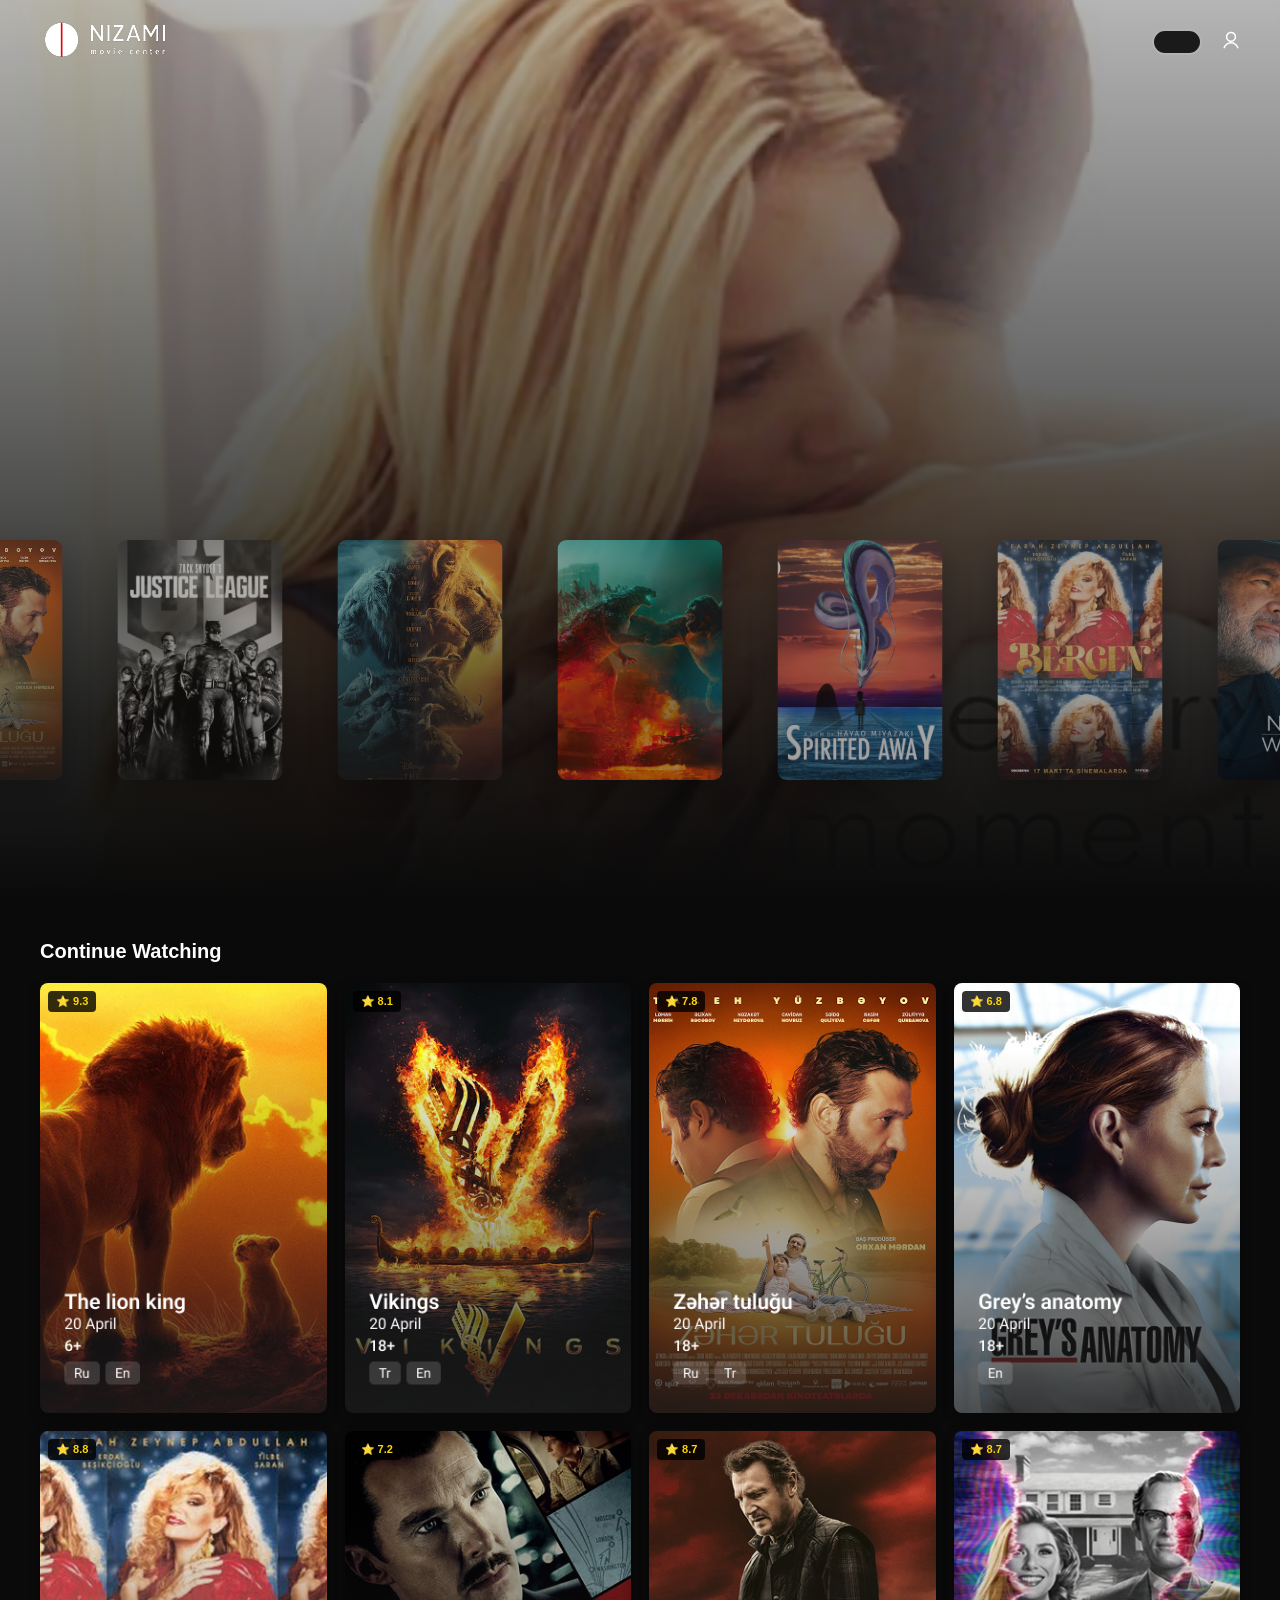
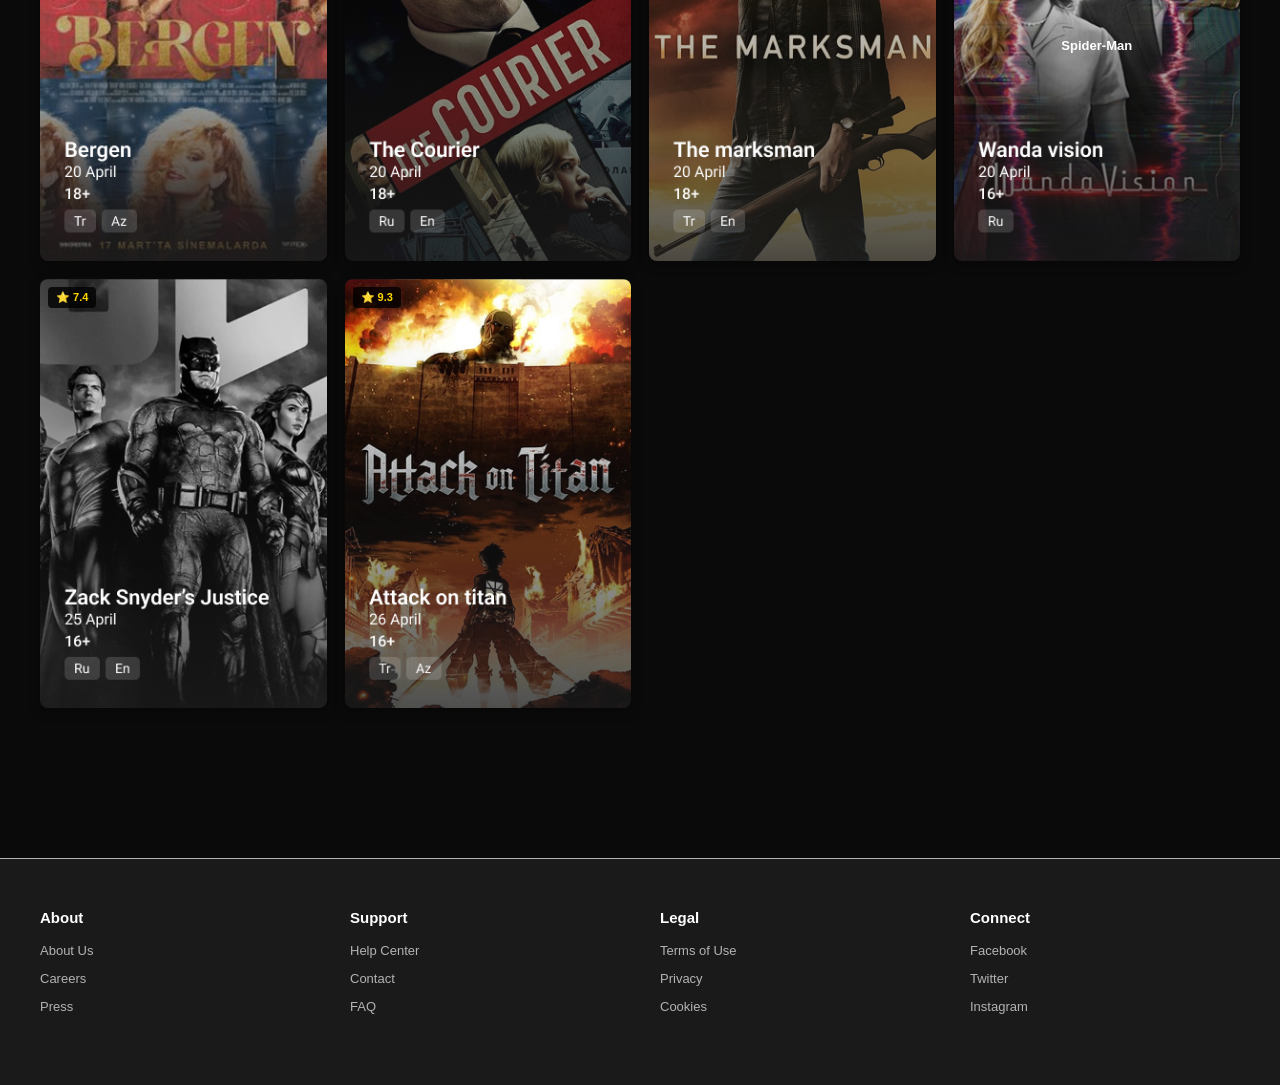
==== cinema-project/movie.html @ ffc63c2e "movie page" ====
<!DOCTYPE html>
<html lang="en">

<head>
    <meta charset="UTF-8">
    <meta name="viewport" content="width=device-width, initial-scale=1.0">
    <title>Document</title>
    <link rel="stylesheet" href="../css/style.css">
</head>

<body data-theme="dark">
    <div class="background-overlay" id="backgroundOverlay"></div>

    <section class="hero-section">
        <nav class="navbar">
            <div class="logo"><img src="../img/1.png" alt=""></div>
            <div class="nav-right">
                <div class="theme-toggle" id="themeToggle"><img src="img/ag hisse.png" alt=""></div>
             <div class="profile-icon"><img src="../img/Account.png" alt=""></div>
            </div>
            
        </nav>
       
    </section>

    <section class="slider-section">
        <div class="slider-container">
            <div class="slider-wrapper">
                <div class="slider-track" id="sliderTrack"></div>
            </div>
        </div>
    </section>

    <div class="content-section">
        <h2 class="section-title">Continue Watching</h2>
        <div class="movies-grid" id="continueGrid"></div>

       
    </div>

    <footer>
        <div class="footer-content">
           
            <div class="footer-section">
                <h3>About</h3>
                <ul>
                    <li><a href="#">About Us</a></li>
                    <li><a href="#">Careers</a></li>
                    <li><a href="#">Press</a></li>
                </ul>
            </div>
            <div class="footer-section">
                <h3>Support</h3>
                <ul>
                    <li><a href="#">Help Center</a></li>
                    <li><a href="#">Contact</a></li>
                    <li><a href="#">FAQ</a></li>
                </ul>
            </div>
            <div class="footer-section">
                <h3>Legal</h3>
                <ul>
                    <li><a href="#">Terms of Use</a></li>
                    <li><a href="#">Privacy</a></li>
                    <li><a href="#">Cookies</a></li>
                </ul>
            </div>
            <div class="footer-section">
                <h3>Connect</h3>
                <ul>
                    <li><a href="#">Facebook</a></li>
                    <li><a href="#">Twitter</a></li>
                    <li><a href="#">Instagram</a></li>
                </ul>
            </div>
        </div>
    </footer>
    <script src="../js/movie.js"></script>
</body>

</html>
---- css/style.css ----
* {
    margin: 0;
    padding: 0;
    box-sizing: border-box;
}

:root {
    --bg-primary: #0a0a0a;
    --bg-secondary: #1a1a1a;
    --text-primary: #ffffff;
    --text-secondary: #b3b3b3;
    --accent: #e50914;
    --card-bg: rgba(20, 20, 20, 0.9);
}

[data-theme="light"] {
    --bg-primary: #f8f8f8;
    --bg-secondary: #ffffff;
    --text-primary: #000000;
    --text-secondary: #666666;
    --accent: #e50914;
    --card-bg: rgba(255, 255, 255, 0.95);
}

body {
    font-family: -apple-system, BlinkMacSystemFont, 'Segoe UI', Arial, sans-serif;
    background-color: var(--bg-primary);
    color: var(--text-primary);
    overflow-x: hidden;
    transition: background-color 0.3s ease;
}

.slide-image {
    width: 100%;
    height: 100%;
    object-fit: cover;
    display: block;
}

.background-overlay {
    position: absolute;
    top: 0;
    left: 0;
    width: 100%;
    height: 100%;
    z-index: 0;
    transition: background-image 0.8s ease;
    background-size: cover;
    background-position: center;
    pointer-events: none;
}

.background-overlay::before {
    content: '';
    position: absolute;
    top: 0;
    left: 0;
    width: 100%;
    height: 100%;
    background: linear-gradient(to bottom, 
        rgba(10, 10, 10, 0.3) 0%,
        rgba(10, 10, 10, 0.6) 40%,
        rgba(10, 10, 10, 0.9) 80%,
        var(--bg-primary) 100%);
    z-index: 1;
}

[data-theme="light"] .background-overlay::before {
    background: linear-gradient(to bottom, 
        rgba(248, 248, 248, 0.3) 0%,
        rgba(248, 248, 248, 0.6) 40%,
        rgba(248, 248, 248, 0.9) 80%,
        var(--bg-primary) 100%);
}

.hero-section {
    position: relative;
    z-index: 1;
    height: 380px;
    display: flex;
    flex-direction: column;
    justify-content: flex-end;
    padding: 0 40px 30px;
}

.navbar {
    position: absolute;
    top: 0;
    left: 0;
    right: 0;
    padding: 20px 40px;
    display: flex;
    justify-content: space-between;
    align-items: center;
    z-index: 10;
}

.logo {
    font-size: 26px;
    font-weight: 800;
    color: var(--text-primary);
    letter-spacing: -0.5px;
}

.nav-right {
    display: flex;
    gap: 20px;
    align-items: center;
}

.theme-toggle {
    width: 50px;
    height: 26px;
    background: var(--bg-secondary);
    border-radius: 20px;
    cursor: pointer;
    position: relative;
    transition: all 0.3s;
    border: 2px solid var(--text-secondary);
}

.theme-toggle::before {
    content: '';
    position: absolute;
    left: 3px;
    top: 50%;
    transform: translateY(-50%);
    font-size: 14px;
    transition: all 0.3s;
}

[data-theme="light"] .theme-toggle::before {
    content: '';
    left: calc(100% - 23px);
}

.slider-section {
    position: relative;
    z-index: 1;
    padding: 60px 0;
    overflow: visible;
    margin-top: -200px;
}

.slider-container {
    position: relative;
    height: 600px;
    display: flex;
    align-items: center;
    justify-content: center;
}

.slider-wrapper {
    position: relative;
    width: 100%;
    display: flex;
    align-items: center;
    justify-content: center;
    perspective: 1000px;
    top: 20%;;
}

.slider-track {
    display: flex;
    align-items: center;
    justify-content: center;
    
    transition: transform 0.6s cubic-bezier(0.4, 0, 0.2, 1);
}

.movie-slide {
    min-width: 220px;
    height: 320px;
    border-radius: 12px;
    position: relative;
    cursor: pointer;
    transition: all 0.6s cubic-bezier(0.4, 0, 0.2, 1);
    overflow: hidden;
    box-shadow: 0 15px 40px rgba(0,0,0,0.4);
}

.movie-slide.dimmed {
    transform: scale(0.75);
    opacity: 0.6;
    
}

.movie-slide.active {
    transform: scale(1.2);
    opacity: 1;
    filter: blur(0) grayscale(0);
    z-index: 10;
    box-shadow: 0 25px 60px rgba(0,0,0,0.6);
}

.movie-poster {
    width: 100%;
    height: 100%;
    display: flex;
    align-items: center;
    justify-content: center;
    font-size: 20px;
    font-weight: 700;
    padding: 30px;
    text-align: center;
    position: relative;
}

.movie-poster-img {
    width: 100%;
    height: 100%;
    object-fit: cover;
}

.movie-overlay {
    position: absolute;
    bottom: 0;
    left: 0;
    right: 0;
    padding: 25px;
    background: linear-gradient(to top, rgba(0,0,0,0.98) 0%, rgba(0,0,0,0.8) 60%, transparent 100%);
    transform: translateY(100%);
    transition: transform 0.6s cubic-bezier(0.4, 0, 0.2, 1);
    opacity: 0;
}

.movie-slide.active .movie-overlay {
    transform: translateY(0);
    opacity: 1;
}

.movie-title {
    font-size: 22px;
    font-weight: 700;
    margin-bottom: 10px;
    color: #fff;
}

.movie-info {
    display: flex;
    gap: 12px;
    font-size: 13px;
    color: #ccc;
    margin-bottom: 15px;
    align-items: center;
}

.movie-rating {
    display: flex;
    align-items: center;
    gap: 4px;
    color: #ffd700;
}

.book-btn {
    padding: 12px 30px;
    background: var(--accent);
    color: #fff;
    border: none;
    border-radius: 6px;
    font-size: 15px;
    font-weight: 700;
    cursor: pointer;
    transition: all 0.3s;
    text-transform: uppercase;
    letter-spacing: 0.5px;
    width: 100%;
}

.book-btn:hover {
    background: #ff0a16;
    transform: translateY(-2px);
    box-shadow: 0 6px 20px rgba(229, 9, 20, 0.5);
}

.slider-nav {
    position: absolute;
    top: 50%;
    transform: translateY(-50%);
    width: 50px;
    height: 50px;
    border-radius: 50%;
    background: var(--card-bg);
    border: 2px solid var(--text-secondary);
    color: var(--text-primary);
    font-size: 22px;
    cursor: pointer;
    z-index: 20;
    transition: all 0.3s;
    display: flex;
    align-items: center;
    justify-content: center;
    backdrop-filter: blur(10px);
}

.slider-nav:hover {
    background: var(--accent);
    border-color: var(--accent);
    transform: translateY(-50%) scale(1.1);
}

.content-section {
    position: relative;
    z-index: 1;
    padding: 40px;
    background-color: var(--bg-primary);
}

.section-title {
    font-size: 20px;
    font-weight: 600;
    margin-bottom: 20px;
    color: var(--text-primary);
}

.movies-grid {
    display: grid;
    grid-template-columns: repeat(4, 1fr);
    gap: 18px;
    margin-bottom: 50px;
}

.movie-card {
    cursor: pointer;
    transition: transform 0.3s;
    border-radius: 8px;
    overflow: hidden;
    box-shadow: 0 4px 12px rgba(0,0,0,0.3);
}

.movie-card:hover {
    transform: scale(1.05);
}

.movie-card-poster {
    width: 100%;
    aspect-ratio: 2/3;
    display: flex;
    align-items: center;
    justify-content: center;
    font-size: 13px;
    font-weight: 700;
    padding: 20px;
    text-align: center;
    position: relative;
    background-size: cover;
    background-position: center;
}

.card-rating {
    position: absolute;
    top: 8px;
    left: 8px;
    background: rgba(0,0,0,0.8);
    padding: 4px 8px;
    border-radius: 4px;
    font-size: 11px;
    display: flex;
    align-items: center;
    gap: 3px;
    color: #ffd700;
}

footer {
    position: relative;
    z-index: 1;
    background-color: var(--bg-secondary);
    padding: 50px 40px 30px;
    margin-top: 60px;
    border-top: 1px solid var(--text-secondary);
}

.footer-content {
    display: grid;
    grid-template-columns: repeat(4, 1fr);
    gap: 40px;
    max-width: 1400px;
    margin-bottom: 30px;
}

.footer-section h3 {
    margin-bottom: 15px;
    font-size: 15px;
    font-weight: 600;
}

.footer-section ul {
    list-style: none;
}

.footer-section ul li {
    margin-bottom: 10px;
}

.footer-section a {
    color: var(--text-secondary);
    text-decoration: none;
    font-size: 13px;
    transition: color 0.2s;
}

.footer-section a:hover {
    color: var(--text-primary);
}

@media (max-width: 768px) {
    .slider-section {
        padding: 40px 0;
    }

    .movie-slide {
        min-width: 220px;
        height: 330px;
    }

    .movie-slide.active {
        transform: scale(1.1);
    }

    .slider-nav {
        width: 40px;
        height: 40px;
        font-size: 18px;
    }

    .movies-grid {
        grid-template-columns: repeat(auto-fill, minmax(130px, 1fr));
    }

    .footer-content {
        grid-template-columns: repeat(2, 1fr);
    }
}@media (min-width: 1400px) {
    .slider-wrapper {
        max-width: 1100px;
    }

    .movie-slide {
        min-width: 200px;
        height: 300px;
    }

    .movie-slide.active {
        transform: scale(1.08);
    }
}
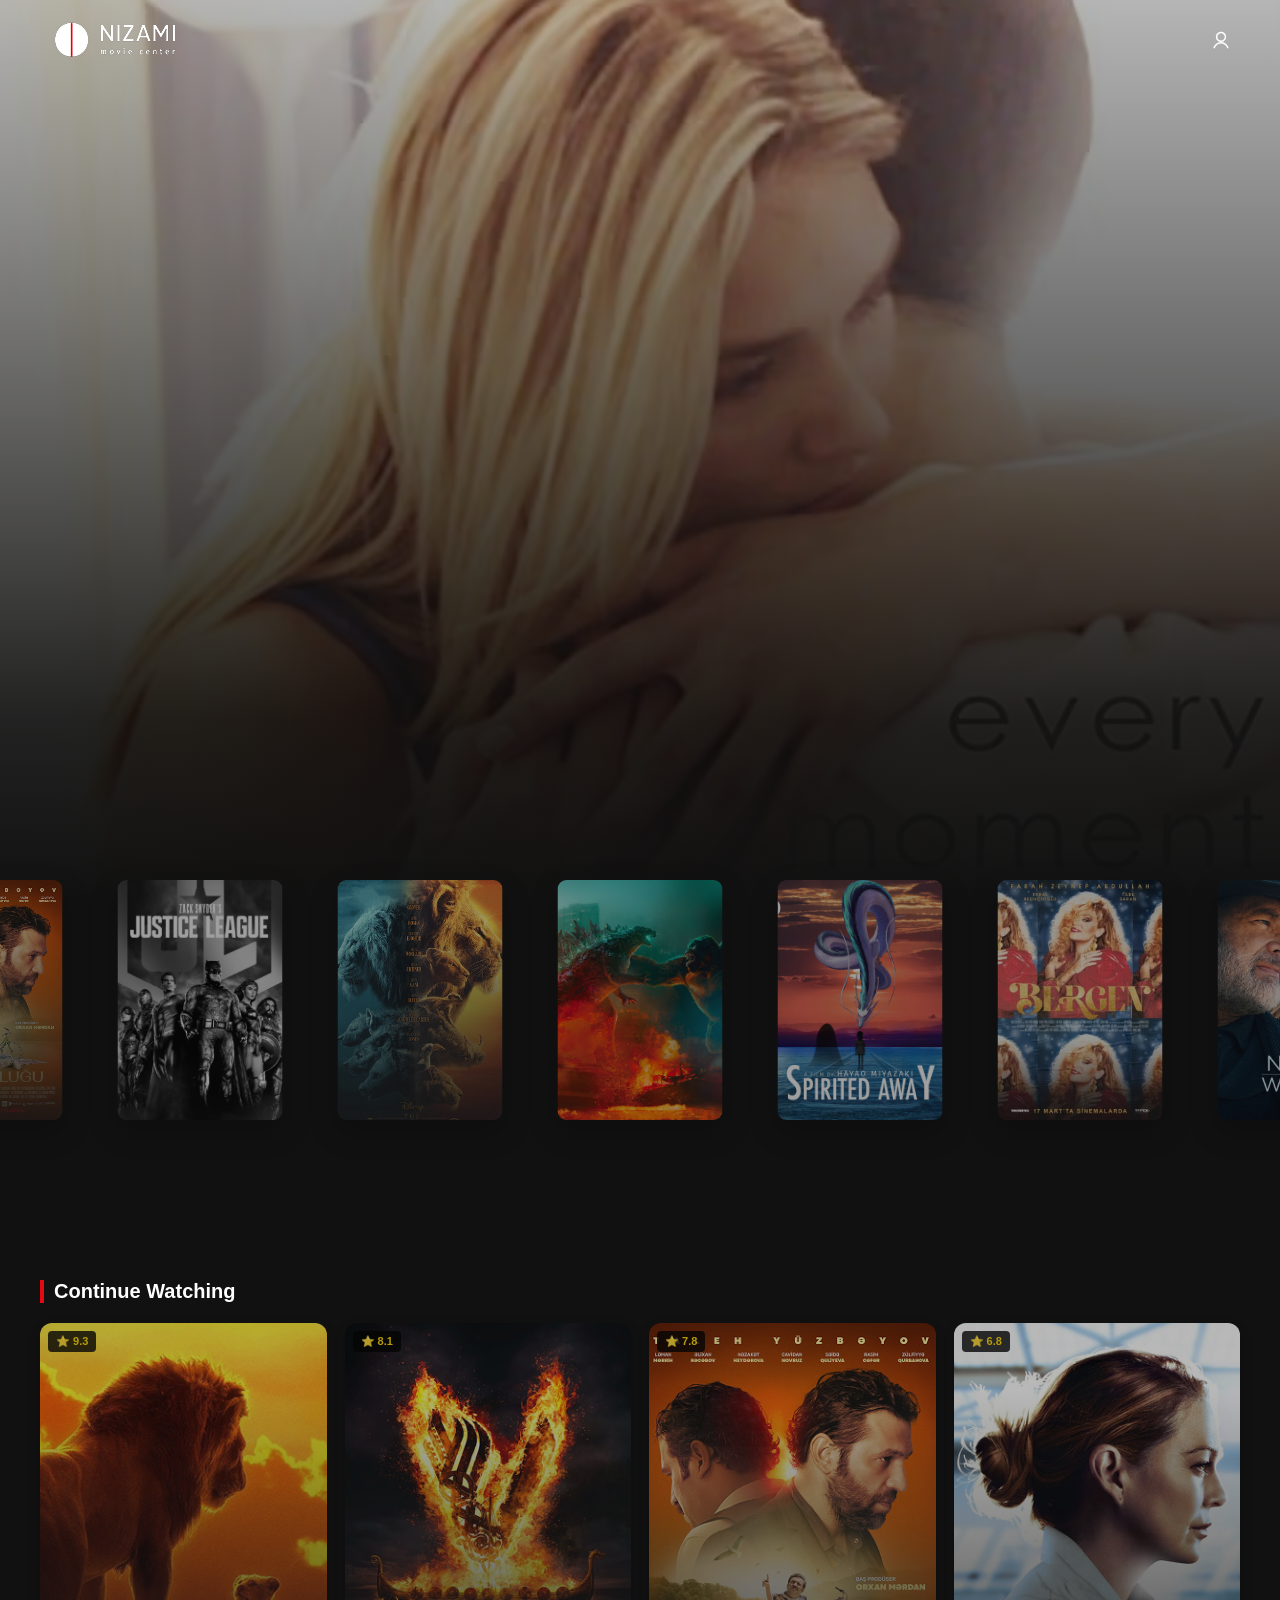
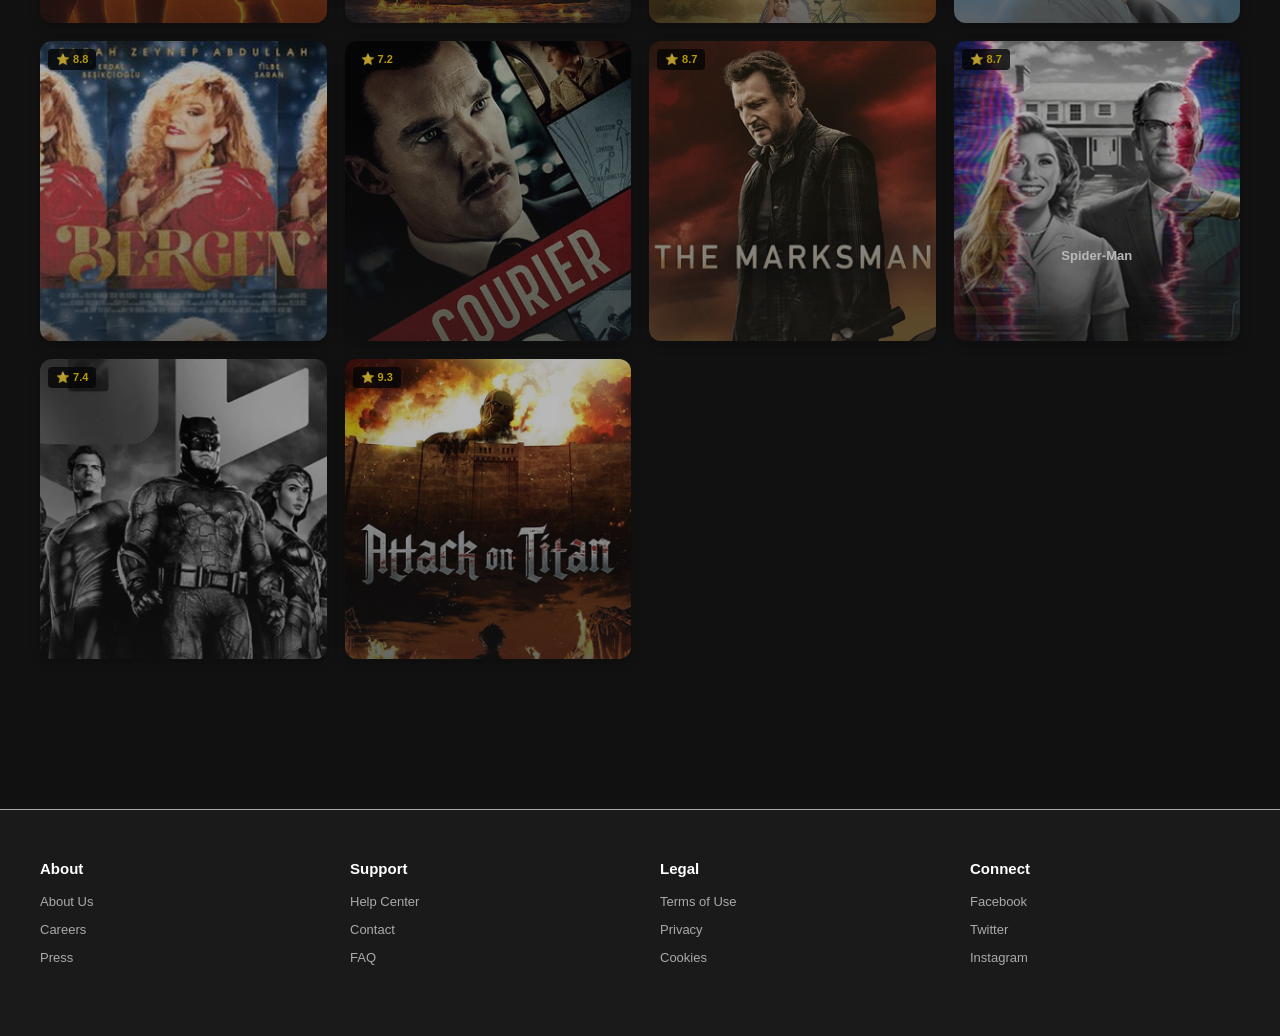
==== commit a5a3f799: "seat" ====
--- a/cinema-project/movie.html
+++ b/cinema-project/movie.html
@@ -5,7 +5,7 @@
     <meta charset="UTF-8">
     <meta name="viewport" content="width=device-width, initial-scale=1.0">
     <title>Document</title>
-    <link rel="stylesheet" href="../css/style.css">
+    <link rel="stylesheet" href="../css/movie.css">
 </head>
 
 <body data-theme="dark">
--- a/css/movie.css
+++ b/css/movie.css
@@ -0,0 +1,1010 @@
+* {
+    margin: 0;
+    padding: 0;
+    box-sizing: border-box;
+}
+
+:root {
+    --bg-primary: #0a0a0a;
+    --bg-secondary: #1a1a1a;
+    --text-primary: #ffffff;
+    --text-secondary: #b3b3b3;
+    --accent: #e50914;
+    --card-bg: rgba(20, 20, 20, 0.9);
+}
+
+[data-theme="light"] {
+    --bg-primary: #f8f8f8;
+    --bg-secondary: #ffffff;
+    --text-primary: #000000;
+    --text-secondary: #666666;
+    --accent: #e50914;
+    --card-bg: rgba(255, 255, 255, 0.95);
+}
+
+body {
+    font-family: -apple-system, BlinkMacSystemFont, 'Segoe UI', Arial, sans-serif;
+    background-color: var(--bg-primary);
+    color: var(--text-primary);
+    overflow-x: hidden;
+    transition: background-color 0.3s ease;
+}
+
+.slide-image {
+    width: 100%;
+    height: 100%;
+    object-fit: cover;
+    display: block;
+}
+
+.background-overlay {
+    position: absolute;
+    top: 0;
+    left: 0;
+    width: 100%;
+    height: 100%;
+    z-index: 0;
+    transition: background-image 0.8s ease;
+    background-size: cover;
+    background-position: center;
+    pointer-events: none;
+}
+
+.background-overlay::before {
+    content: '';
+    position: absolute;
+    top: 0;
+    left: 0;
+    width: 100%;
+    height: 100%;
+    background: linear-gradient(to bottom, 
+        rgba(10, 10, 10, 0.3) 0%,
+        rgba(10, 10, 10, 0.6) 40%,
+        rgba(10, 10, 10, 0.9) 80%,
+        var(--bg-primary) 100%);
+    z-index: 1;
+}
+
+[data-theme="light"] .background-overlay::before {
+    background: linear-gradient(to bottom, 
+        rgba(248, 248, 248, 0.3) 0%,
+        rgba(248, 248, 248, 0.6) 40%,
+        rgba(248, 248, 248, 0.9) 80%,
+        var(--bg-primary) 100%);
+}
+
+.hero-section {
+    position: relative;
+    z-index: 1;
+    height: 380px;
+    display: flex;
+    flex-direction: column;
+    justify-content: flex-end;
+    padding: 0 40px 30px;
+}
+
+.navbar {
+    position: absolute;
+    top: 0;
+    left: 0;
+    right: 0;
+    padding: 20px 40px;
+    display: flex;
+    justify-content: space-between;
+    align-items: center;
+    z-index: 10;
+}
+
+.logo {
+    font-size: 26px;
+    font-weight: 800;
+    color: var(--text-primary);
+    letter-spacing: -0.5px;
+}
+
+.nav-right {
+    display: flex;
+    gap: 20px;
+    align-items: center;
+}
+
+.theme-toggle {
+    width: 50px;
+    height: 26px;
+    background: var(--bg-secondary);
+    border-radius: 20px;
+    cursor: pointer;
+    position: relative;
+    transition: all 0.3s;
+    border: 2px solid var(--text-secondary);
+}
+
+.theme-toggle::before {
+    content: '';
+    position: absolute;
+    left: 3px;
+    top: 50%;
+    transform: translateY(-50%);
+    font-size: 14px;
+    transition: all 0.3s;
+}
+
+[data-theme="light"] .theme-toggle::before {
+    content: '';
+    left: calc(100% - 23px);
+}
+
+.slider-section {
+    position: relative;
+    z-index: 1;
+    padding: 60px 0;
+    overflow: visible;
+    margin-top: -200px;
+}
+
+.slider-container {
+    position: relative;
+    height: 600px;
+    display: flex;
+    align-items: center;
+    justify-content: center;
+}
+
+.slider-wrapper {
+    position: relative;
+    width: 100%;
+    display: flex;
+    align-items: center;
+    justify-content: center;
+    perspective: 1000px;
+    top: 20%;;
+}
+
+.slider-track {
+    display: flex;
+    align-items: center;
+    justify-content: center;
+    
+    transition: transform 0.6s cubic-bezier(0.4, 0, 0.2, 1);
+}
+
+.movie-slide {
+    min-width: 220px;
+    height: 320px;
+    border-radius: 12px;
+    position: relative;
+    cursor: pointer;
+    transition: all 0.6s cubic-bezier(0.4, 0, 0.2, 1);
+    overflow: hidden;
+    box-shadow: 0 15px 40px rgba(0,0,0,0.4);
+}
+
+.movie-slide.dimmed {
+    transform: scale(0.75);
+    opacity: 0.6;
+    
+}
+
+.movie-slide.active {
+    transform: scale(1.2);
+    opacity: 1;
+    filter: blur(0) grayscale(0);
+    z-index: 10;
+    box-shadow: 0 25px 60px rgba(0,0,0,0.6);
+}
+
+.movie-poster {
+    width: 100%;
+    height: 100%;
+    display: flex;
+    align-items: center;
+    justify-content: center;
+    font-size: 20px;
+    font-weight: 700;
+    padding: 30px;
+    text-align: center;
+    position: relative;
+}
+
+.movie-poster-img {
+    width: 100%;
+    height: 100%;
+    object-fit: cover;
+}
+
+.movie-overlay {
+    position: absolute;
+    bottom: 0;
+    left: 0;
+    right: 0;
+    padding: 25px;
+    background: linear-gradient(to top, rgba(0,0,0,0.98) 0%, rgba(0,0,0,0.8) 60%, transparent 100%);
+    transform: translateY(100%);
+    transition: transform 0.6s cubic-bezier(0.4, 0, 0.2, 1);
+    opacity: 0;
+}
+
+.movie-slide.active .movie-overlay {
+    transform: translateY(0);
+    opacity: 1;
+}
+
+.movie-title {
+    font-size: 22px;
+    font-weight: 700;
+    margin-bottom: 10px;
+    color: #fff;
+}
+
+.movie-info {
+    display: flex;
+    gap: 12px;
+    font-size: 13px;
+    color: #ccc;
+    margin-bottom: 15px;
+    align-items: center;
+}
+
+.movie-rating {
+    display: flex;
+    align-items: center;
+    gap: 4px;
+    color: #ffd700;
+}
+
+.book-btn {
+    padding: 12px 30px;
+    background: var(--accent);
+    color: #fff;
+    border: none;
+    border-radius: 6px;
+    font-size: 15px;
+    font-weight: 700;
+    cursor: pointer;
+    transition: all 0.3s;
+    text-transform: uppercase;
+    letter-spacing: 0.5px;
+    width: 100%;
+}
+
+.book-btn:hover {
+    background: #ff0a16;
+    transform: translateY(-2px);
+    box-shadow: 0 6px 20px rgba(229, 9, 20, 0.5);
+}
+
+.slider-nav {
+    position: absolute;
+    top: 50%;
+    transform: translateY(-50%);
+    width: 50px;
+    height: 50px;
+    border-radius: 50%;
+    background: var(--card-bg);
+    border: 2px solid var(--text-secondary);
+    color: var(--text-primary);
+    font-size: 22px;
+    cursor: pointer;
+    z-index: 20;
+    transition: all 0.3s;
+    display: flex;
+    align-items: center;
+    justify-content: center;
+    backdrop-filter: blur(10px);
+}
+
+.slider-nav:hover {
+    background: var(--accent);
+    border-color: var(--accent);
+    transform: translateY(-50%) scale(1.1);
+}
+
+.content-section {
+    position: relative;
+    z-index: 1;
+    padding: 40px;
+    background-color: var(--bg-primary);
+}
+
+.section-title {
+    font-size: 20px;
+    font-weight: 600;
+    margin-bottom: 20px;
+    color: var(--text-primary);
+}
+
+.movies-grid {
+    display: grid;
+    grid-template-columns: repeat(4, 1fr);
+    gap: 18px;
+    margin-bottom: 50px;
+}
+
+.movie-card {
+    cursor: pointer;
+    transition: transform 0.3s;
+    border-radius: 8px;
+    overflow: hidden;
+    box-shadow: 0 4px 12px rgba(0,0,0,0.3);
+}
+
+.movie-card:hover {
+    transform: scale(1.05);
+}
+
+.movie-card-poster {
+    width: 100%;
+    aspect-ratio: 2/3;
+    display: flex;
+    align-items: center;
+    justify-content: center;
+    font-size: 13px;
+    font-weight: 700;
+    padding: 20px;
+    text-align: center;
+    position: relative;
+    background-size: cover;
+    background-position: center;
+}
+
+.card-rating {
+    position: absolute;
+    top: 8px;
+    left: 8px;
+    background: rgba(0,0,0,0.8);
+    padding: 4px 8px;
+    border-radius: 4px;
+    font-size: 11px;
+    display: flex;
+    align-items: center;
+    gap: 3px;
+    color: #ffd700;
+}
+
+footer {
+    position: relative;
+    z-index: 1;
+    background-color: var(--bg-secondary);
+    padding: 50px 40px 30px;
+    margin-top: 60px;
+    border-top: 1px solid var(--text-secondary);
+}
+
+.footer-content {
+    display: grid;
+    grid-template-columns: repeat(4, 1fr);
+    gap: 40px;
+    max-width: 1400px;
+    margin-bottom: 30px;
+}
+
+.footer-section h3 {
+    margin-bottom: 15px;
+    font-size: 15px;
+    font-weight: 600;
+}
+
+.footer-section ul {
+    list-style: none;
+}
+
+.footer-section ul li {
+    margin-bottom: 10px;
+}
+
+.footer-section a {
+    color: var(--text-secondary);
+    text-decoration: none;
+    font-size: 13px;
+    transition: color 0.2s;
+}
+
+.footer-section a:hover {
+    color: var(--text-primary);
+}
+
+@media (max-width: 768px) {
+    .slider-section {
+        padding: 40px 0;
+    }
+
+    .movie-slide {
+        min-width: 220px;
+        height: 330px;
+    }
+
+    .movie-slide.active {
+        transform: scale(1.1);
+    }
+
+    .slider-nav {
+        width: 40px;
+        height: 40px;
+        font-size: 18px;
+    }
+
+    .movies-grid {
+        grid-template-columns: repeat(auto-fill, minmax(130px, 1fr));
+    }
+
+    .footer-content {
+        grid-template-columns: repeat(2, 1fr);
+    }
+}@media (min-width: 1400px) {
+    .slider-wrapper {
+        max-width: 1100px;
+    }
+
+    .movie-slide {
+        min-width: 200px;
+        height: 300px;
+    }
+
+    .movie-slide.active {
+        transform: scale(1.08);
+    }
+}
+
+
+
+
+
+
+:root {
+    --bg-primary: #111;
+    --bg-secondary: #1a1a1a;
+    --text-primary: #fff;
+    --text-secondary: #aaa;
+    --accent: #e50914;
+    --card-bg: rgba(255, 255, 255, 0.05);
+}
+
+[data-theme="light"] {
+    --bg-primary: #f0f0f0;
+    --bg-secondary: #fff;
+    --text-primary: #111;
+    --text-secondary: #555;
+    --accent: #e50914;
+    --card-bg: #fff;
+}
+
+body {
+    margin: 0;
+    font-family: 'Roboto', sans-serif;
+    background-color: var(--bg-primary);
+    color: var(--text-primary);
+    transition: background-color 0.3s, color 0.3s;
+    overflow-x: hidden;
+}
+
+#dynamic-bg {
+    position: fixed;
+    top: 0;
+    left: 0;
+    width: 100%;
+    height: 100vh;
+    background-size: cover;
+    background-position: center;
+    z-index: -1;
+    transition: background-image 0.5s ease-in-out;
+    opacity: 0.4;
+}
+
+#dynamic-bg::after {
+    content: '';
+    position: absolute;
+    top: 0;
+    left: 0;
+    width: 100%;
+    height: 100%;
+    background: linear-gradient(to bottom, transparent 0%, var(--bg-primary) 90%);
+}
+
+/* Navbar */
+.navbar {
+    display: flex;
+    justify-content: space-between;
+    align-items: center;
+    padding: 20px 50px;
+    background: transparent;
+    position: absolute;
+    top: 0;
+    width: 100%;
+    z-index: 100;
+}
+
+.logo {
+    font-size: 24px;
+    font-weight: bold;
+    letter-spacing: 2px;
+}
+
+.nav-links {
+    display: flex;
+    gap: 30px;
+    list-style: none;
+}
+
+.nav-links a {
+    text-decoration: none;
+    color: var(--text-primary);
+    font-weight: 500;
+    font-size: 14px;
+    text-transform: uppercase;
+}
+
+.user-actions {
+    display: flex;
+    gap: 20px;
+    align-items: center;
+}
+
+.theme-toggle {
+    background: none;
+    border: none;
+    color: var(--text-primary);
+    cursor: pointer;
+    font-size: 18px;
+}
+
+
+.hero-section {
+    height: 80vh;
+    display: flex;
+    align-items: center;
+    justify-content: center;
+    position: relative;
+    padding-top: 80px;
+}
+
+.carousel-container {
+    display: flex;
+    gap: 20px;
+    align-items: center;
+    overflow-x: auto;
+    padding: 50px 0;
+    scroll-behavior: smooth;
+    scrollbar-width: none;
+}
+
+.carousel-container::-webkit-scrollbar {
+    display: none;
+}
+
+.movie-card {
+    min-width: 200px;
+    height: 300px;
+    border-radius: 12px;
+    background-size: cover;
+    background-position: center;
+    position: relative;
+    transition: transform 0.4s ease, box-shadow 0.4s ease;
+    cursor: pointer;
+    opacity: 0.7;
+}
+
+.movie-card.active {
+    min-width: 300px;
+    height: 450px;
+    transform: scale(1.1);
+    opacity: 1;
+    box-shadow: 0 20px 50px rgba(0, 0, 0, 0.5);
+    z-index: 10;
+}
+
+.movie-card-content {
+    position: absolute;
+    bottom: 20px;
+    left: 20px;
+    opacity: 0;
+    transition: opacity 0.3s;
+}
+
+.movie-card.active .movie-card-content {
+    opacity: 1;
+}
+
+.btn-book {
+    background: var(--accent);
+    color: white;
+    border: none;
+    padding: 10px 20px;
+    border-radius: 5px;
+    cursor: pointer;
+    font-weight: bold;
+    margin-top: 10px;
+}
+
+.container {
+    padding: 40px 50px;
+}
+
+.section-title {
+    font-size: 20px;
+    margin-bottom: 20px;
+    border-left: 4px solid var(--accent);
+    padding-left: 10px;
+}
+
+.grid {
+    display: grid;
+    grid-template-columns: repeat(auto-fill, minmax(180px, 1fr));
+    gap: 20px;
+}
+
+.grid-card {
+    background: var(--card-bg);
+    border-radius: 8px;
+    overflow: hidden;
+}
+
+.grid-card img {
+    width: 100%;
+    aspect-ratio: 2/3;
+    object-fit: cover;
+}
+
+.grid-card-info {
+    padding: 10px;
+}
+
+.grid-card h3 {
+    font-size: 16px;
+    margin: 0 0 5px;
+}
+
+.grid-card p {
+    font-size: 12px;
+    color: var(--text-secondary);
+    margin: 0;
+}
+
+.split-container {
+    display: flex;
+    height: 100vh;
+    width: 100%;
+    overflow: hidden;
+    background: #000;
+}
+
+
+.poster-side {
+    flex: 1;
+    position: relative;
+    background-size: cover;
+    background-position: center;
+    background-repeat: no-repeat;
+    display: flex;
+    align-items: flex-end;
+    padding: 60px;
+    box-shadow: inset -50px 0 100px rgba(0, 0, 0, 0.9);
+}
+
+.poster-side::after {
+    content: '';
+    position: absolute;
+    top: 0;
+    left: 0;
+    width: 100%;
+    height: 100%;
+    background: linear-gradient(to top, rgba(0, 0, 0, 0.9) 0%, rgba(0, 0, 0, 0.2) 50%, rgba(0, 0, 0, 0.4) 100%);
+    pointer-events: none;
+}
+
+.poster-content {
+    position: relative;
+    z-index: 2;
+    width: 100%;
+    color: #fff;
+}
+
+
+.booking-side {
+    flex: 0.8;
+    background: #111;
+    padding: 40px 50px;
+    display: flex;
+    flex-direction: column;
+    justify-content: center;
+    position: relative;
+    min-width: 450px;
+}
+
+.theme-toggle-container {
+    position: absolute;
+    top: 30px;
+    right: 40px;
+    z-index: 10;
+}
+
+.selector-group {
+    margin-bottom: 30px;
+    text-align: center;
+}
+
+.selector-group h3 {
+    margin: 0 0 20px;
+    font-size: 1rem;
+    color: #888;
+    font-weight: 400;
+    text-transform: uppercase;
+    letter-spacing: 1px;
+}
+
+.selector-pills {
+    display: flex;
+    justify-content: center;
+    gap: 15px;
+    flex-wrap: wrap;
+}
+
+#dateSelector .pill {
+    width: 45px;
+    height: 45px;
+    border-radius: 50%;
+    display: flex;
+    align-items: center;
+    justify-content: center;
+    background: #222;
+    color: #888;
+    cursor: pointer;
+    transition: all 0.3s ease;
+    font-weight: 500;
+    border: 1px solid transparent;
+}
+
+#dateSelector .pill:hover {
+    background: #333;
+    color: #fff;
+}
+
+#dateSelector .pill.active {
+    background: #fff;
+    color: #000;
+    transform: scale(1.1);
+    box-shadow: 0 0 15px rgba(255, 255, 255, 0.3);
+}
+
+#timeSelector .pill {
+    padding: 10px 25px;
+    border-radius: 30px;
+    background: #222;
+    color: #888;
+    cursor: pointer;
+    transition: all 0.3s ease;
+    font-size: 0.9rem;
+    border: 1px solid transparent;
+}
+
+#timeSelector .pill:hover {
+    background: #333;
+    color: #fff;
+}
+
+#timeSelector .pill.active {
+    background: #fff;
+    color: #000;
+    box-shadow: 0 0 15px rgba(255, 255, 255, 0.3);
+}
+
+.input-separator {
+    height: 1px;
+    background: #222;
+    margin: 20px 0;
+    width: 100%;
+}
+
+
+.seats-area {
+    margin-top: 10px;
+    display: flex;
+    flex-direction: column;
+    align-items: center;
+    flex-grow: 1;
+    justify-content: center;
+}
+
+.screen-container {
+    perspective: 800px;
+    margin-bottom: 40px;
+    width: 100%;
+    display: flex;
+    justify-content: center;
+}
+
+.screen {
+    width: 200px;
+    height: 40px;
+    background: linear-gradient(to bottom, rgba(255, 255, 255, 0.3), transparent);
+    transform: rotateX(-45deg) scale(0.8);
+    box-shadow: 0 20px 40px rgba(255, 255, 255, 0.1);
+    border-radius: 50% 50% 0 0 / 20px 20px 0 0;
+    position: relative;
+    opacity: 0.6;
+}
+
+.seats-grid {
+    display: grid;
+    grid-template-columns: repeat(10, 1fr);
+    gap: 10px;
+    margin-bottom: 30px;
+}
+
+.seat {
+    width: 12px;
+    height: 12px;
+    background: #333;
+    border-radius: 50%;
+    cursor: pointer;
+    transition: 0.3s cubic-bezier(0.175, 0.885, 0.32, 1.275);
+    position: relative;
+}
+
+.seat:hover:not(.occupied) {
+    background: #666;
+    transform: scale(1.3);
+}
+
+.seat.selected {
+    background: #fff;
+    box-shadow: 0 0 8px #fff;
+}
+
+.seat.occupied {
+    background: #e50914;
+    opacity: 0.3;
+    cursor: not-allowed;
+    box-shadow: none;
+}
+
+
+.legend {
+    display: flex;
+    gap: 25px;
+    margin-top: 10px;
+    color: #666;
+    font-size: 0.75rem;
+    text-transform: uppercase;
+    letter-spacing: 1px;
+}
+
+.legend-item {
+    display: flex;
+    align-items: center;
+    gap: 8px;
+}
+
+.legend-item .seat {
+    cursor: default;
+    width: 10px;
+    height: 10px;
+}
+
+.legend-item .seat:hover {
+    transform: none;
+}
+
+
+.booking-action {
+    display: flex;
+    justify-content: space-between;
+    align-items: center;
+    padding-top: 20px;
+    border-top: 1px solid #222;
+    margin-top: 20px;
+    width: 100%;
+}
+
+.total-price {
+    display: flex;
+    flex-direction: column;
+}
+
+.total-price span:first-child {
+    font-size: 0.8rem;
+    color: #666;
+    margin-bottom: 5px;
+}
+
+.total-price span:last-child {
+    font-size: 1.8rem;
+    font-weight: 700;
+    color: #fff;
+}
+
+.btn-book {
+    padding: 12px 35px;
+    border-radius: 25px;
+    font-size: 0.9rem;
+    letter-spacing: 1px;
+    text-transform: uppercase;
+    font-weight: 600;
+    transition: 0.3s;
+    background: #fff;
+    color: #000;
+    border: none;
+}
+
+.btn-book:hover:not(:disabled) {
+    background: #ccc;
+    transform: translateY(-2px);
+    box-shadow: 0 5px 15px rgba(255, 255, 255, 0.2);
+}
+
+.btn-book:disabled {
+    background: #222;
+    color: #444;
+    cursor: not-allowed;
+    transform: none;
+    box-shadow: none;
+}
+
+
+@media (max-width: 900px) {
+    .split-container {
+        flex-direction: column;
+        overflow-y: auto;
+    }
+
+    .poster-side {
+        height: 35vh;
+        flex: none;
+        padding: 30px;
+    }
+
+    .booking-side {
+        flex: none;
+        min-height: 65vh;
+        padding: 30px;
+    }
+
+    .movie-details-overlay h1 {
+        font-size: 2.5rem;
+    }
+}
+
+.checkout-form {
+    max-width: 500px;
+    margin: 0 auto;
+    background: var(--card-bg);
+    padding: 30px;
+    border-radius: 10px;
+}
+
+.form-group {
+    margin-bottom: 15px;
+}
+
+.form-group label {
+    display: block;
+    margin-bottom: 5px;
+    font-size: 14px;
+}
+
+.form-group input {
+    width: 100%;
+    padding: 10px;
+    border-radius: 5px;
+    border: 1px solid #333;
+    background: transparent;
+    color: var(--text-primary);
+}
+
+.success-card {
+    text-align: center;
+    padding: 50px;
+    background: var(--card-bg);
+    max-width: 400px;
+    margin: 100px auto;
+    border-radius: 10px;
+}
+
+@media (max-width: 768px) {
+    .booking-container {
+        flex-direction: column;
+    }
+
+    .hero-section {
+        height: 60vh;
+    }
+}
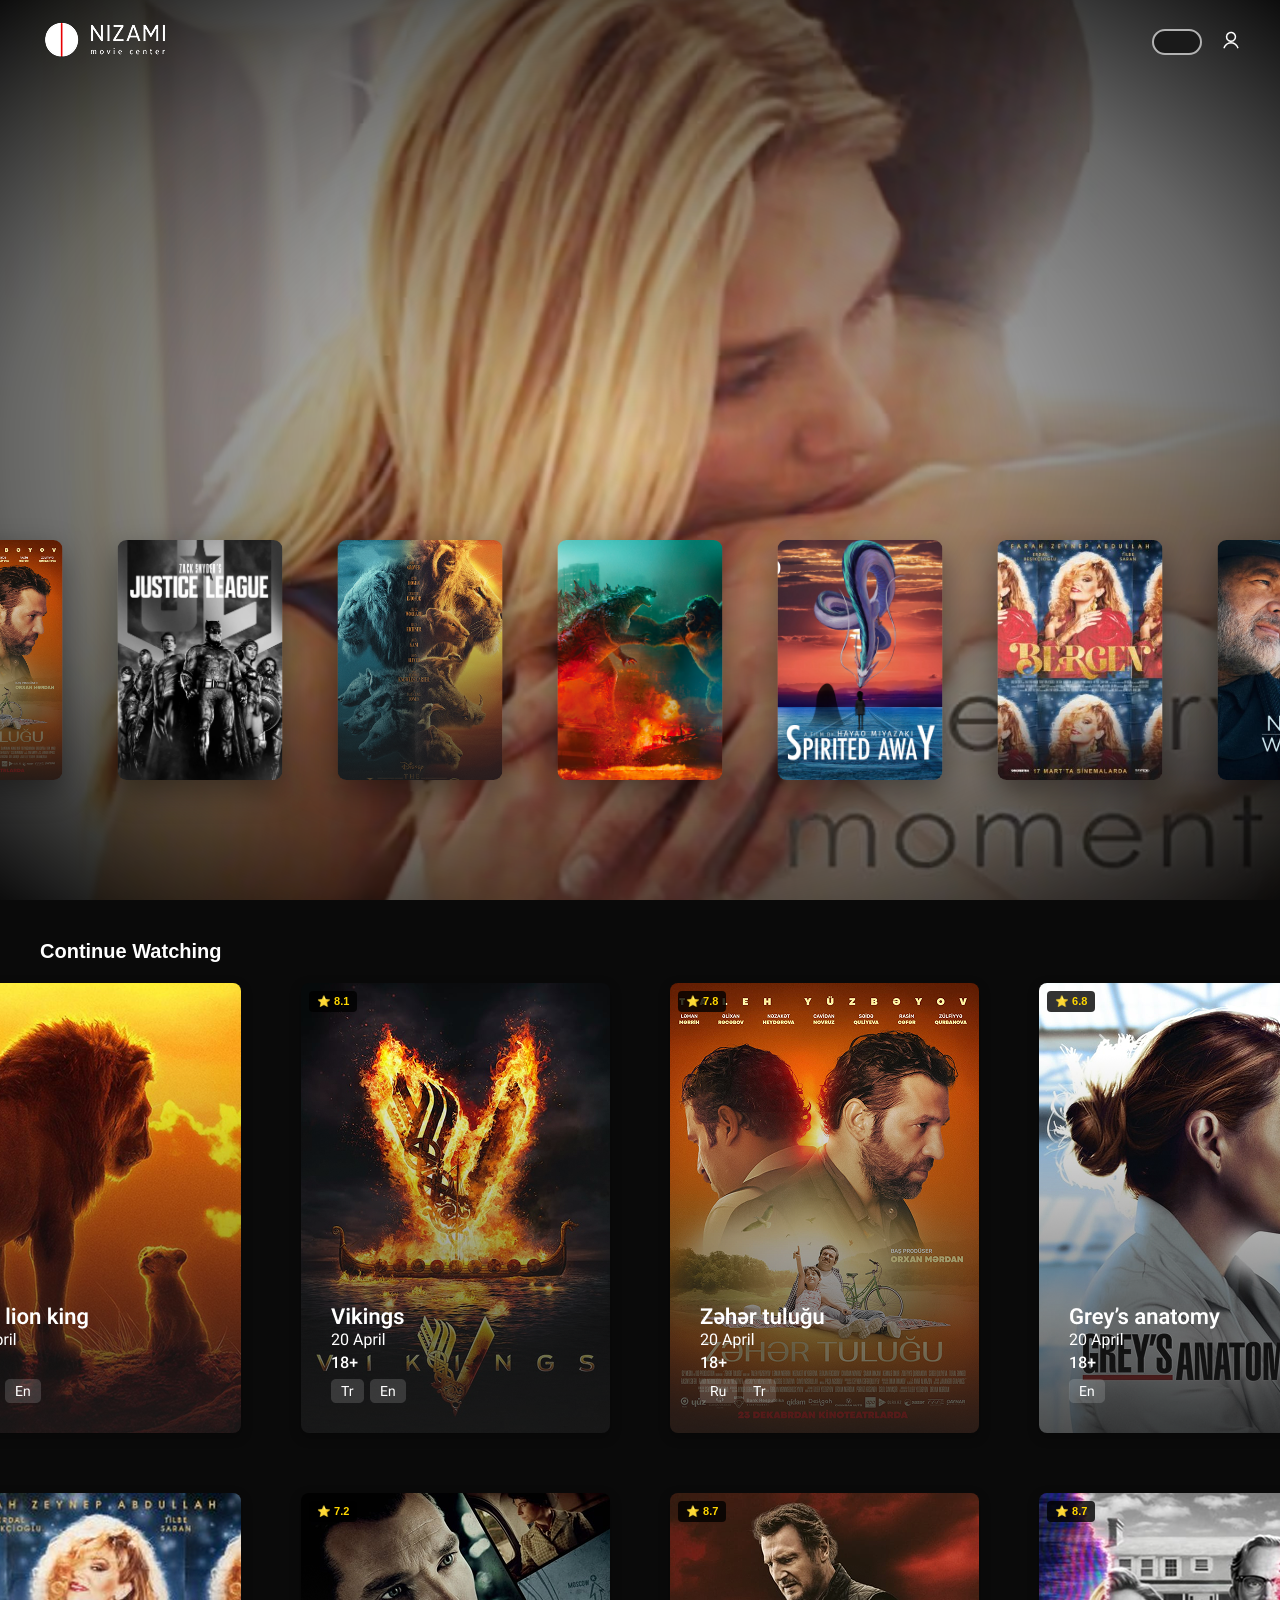
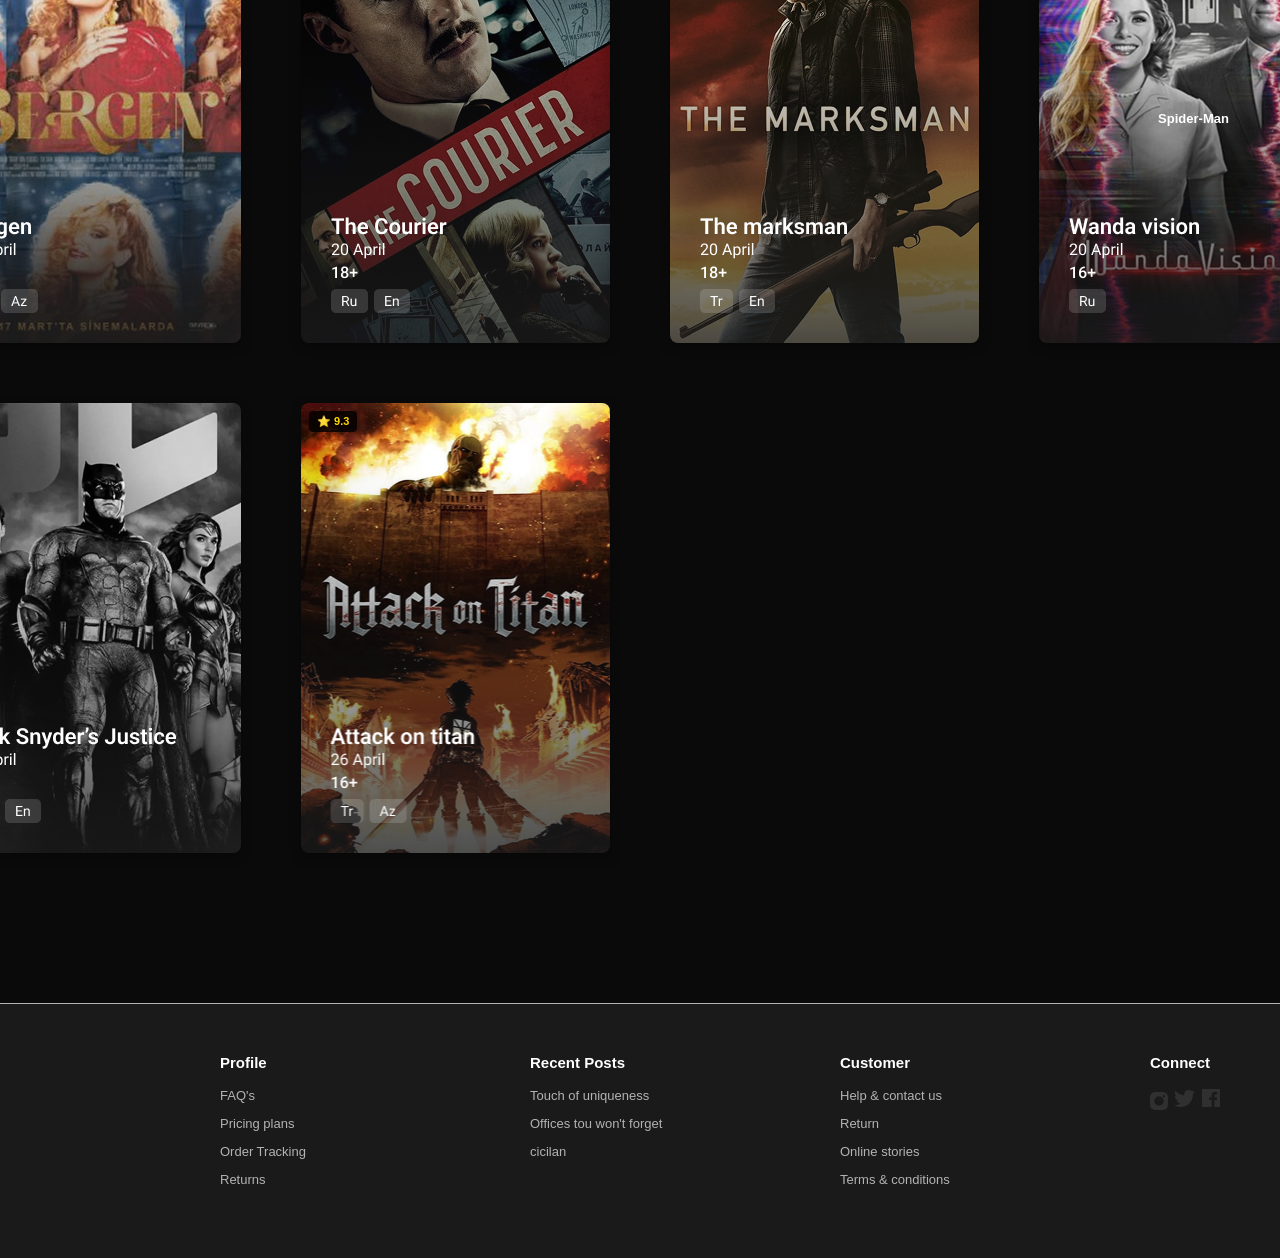
==== commit 3b560f17: "checkout" ====
--- a/cinema-project/movie.html
+++ b/cinema-project/movie.html
@@ -42,35 +42,36 @@
         <div class="footer-content">
            
             <div class="footer-section">
-                <h3>About</h3>
+                <h3>Profile</h3>
                 <ul>
-                    <li><a href="#">About Us</a></li>
-                    <li><a href="#">Careers</a></li>
-                    <li><a href="#">Press</a></li>
+                    <li><a href="#">FAQ's</a></li>
+                    <li><a href="#">Pricing plans</a></li>
+                    <li><a href="#">Order Tracking</a></li>
+                    <li><a href="#">Returns</a></li>
                 </ul>
             </div>
             <div class="footer-section">
-                <h3>Support</h3>
+                <h3>Recent Posts</h3>
                 <ul>
-                    <li><a href="#">Help Center</a></li>
-                    <li><a href="#">Contact</a></li>
-                    <li><a href="#">FAQ</a></li>
+                    <li><a href="#">Touch of uniqueness</a></li>
+                    <li><a href="#">Offices tou won't forget</a></li>
+                    <li><a href="#">cicilan</a></li>
                 </ul>
             </div>
             <div class="footer-section">
-                <h3>Legal</h3>
+                <h3>Customer</h3>
                 <ul>
-                    <li><a href="#">Terms of Use</a></li>
-                    <li><a href="#">Privacy</a></li>
-                    <li><a href="#">Cookies</a></li>
+                    <li><a href="#">Help & contact us</a></li>
+                    <li><a href="#">Return</a></li>
+                    <li><a href="#">Online stories</a></li>
+                    <li><a href="#">Terms & conditions</a></li>
                 </ul>
             </div>
             <div class="footer-section">
                 <h3>Connect</h3>
                 <ul>
-                    <li><a href="#">Facebook</a></li>
-                    <li><a href="#">Twitter</a></li>
-                    <li><a href="#">Instagram</a></li>
+                    <li><a href="#"><img src="../img/Vector.png" alt="">  <img src="../img/twitter.png" alt="">
+                       <img src="../img/facebook.png" alt=""></a></li>
                 </ul>
             </div>
         </div>
--- a/css/movie.css
+++ b/css/movie.css
@@ -48,6 +48,10 @@
     background-size: cover;
     background-position: center;
     pointer-events: none;
+    background-size: cover;
+    background-position: center;
+    filter: saturate(1.1);
+    
 }
 
 .background-overlay::before {
@@ -63,13 +67,19 @@
         rgba(10, 10, 10, 0.9) 80%,
         var(--bg-primary) 100%);
     z-index: 1;
+    backdrop-filter: blur(0);
+    background: radial-gradient(
+        ellipse at center,
+        rgba(0,0,0,0.1) 0%,
+        rgba(0,0,0,0.6) 70%,
+        rgba(0,0,0,0.95) 100%)
 }
 
 [data-theme="light"] .background-overlay::before {
     background: linear-gradient(to bottom, 
-        rgba(248, 248, 248, 0.3) 0%,
-        rgba(248, 248, 248, 0.6) 40%,
-        rgba(248, 248, 248, 0.9) 80%,
+        rgba(248, 248, 248, 0.1) 0%,
+        rgba(248, 248, 248, 0.25) 40%,
+        rgba(248, 248, 248, 0.4) 80%,
         var(--bg-primary) 100%);
 }
 
@@ -181,7 +191,7 @@
 
 .movie-slide.dimmed {
     transform: scale(0.75);
-    opacity: 0.6;
+    
     
 }
 
@@ -290,7 +300,7 @@
     display: flex;
     align-items: center;
     justify-content: center;
-    backdrop-filter: blur(10px);
+    
 }
 
 .slider-nav:hover {
@@ -314,11 +324,13 @@
 }
 
 .movies-grid {
+    justify-content: center;
+    margin-bottom: 50px;
     display: grid;
-    grid-template-columns: repeat(4, 1fr);
-    gap: 18px;
-    margin-bottom: 50px;
-}
+    grid-template-columns: repeat(4, 309px);
+    gap: 60px;
+}
+
 
 .movie-card {
     cursor: pointer;
@@ -333,8 +345,8 @@
 }
 
 .movie-card-poster {
-    width: 100%;
-    aspect-ratio: 2/3;
+    width: 309px;
+    height: 450px;
     display: flex;
     align-items: center;
     justify-content: center;
@@ -376,6 +388,9 @@
     gap: 40px;
     max-width: 1400px;
     margin-bottom: 30px;
+    position: relative;
+   left: 15%;
+    
 }
 
 .footer-section h3 {
@@ -445,566 +460,3 @@
     }
 }
 
-
-
-
-
-
-:root {
-    --bg-primary: #111;
-    --bg-secondary: #1a1a1a;
-    --text-primary: #fff;
-    --text-secondary: #aaa;
-    --accent: #e50914;
-    --card-bg: rgba(255, 255, 255, 0.05);
-}
-
-[data-theme="light"] {
-    --bg-primary: #f0f0f0;
-    --bg-secondary: #fff;
-    --text-primary: #111;
-    --text-secondary: #555;
-    --accent: #e50914;
-    --card-bg: #fff;
-}
-
-body {
-    margin: 0;
-    font-family: 'Roboto', sans-serif;
-    background-color: var(--bg-primary);
-    color: var(--text-primary);
-    transition: background-color 0.3s, color 0.3s;
-    overflow-x: hidden;
-}
-
-#dynamic-bg {
-    position: fixed;
-    top: 0;
-    left: 0;
-    width: 100%;
-    height: 100vh;
-    background-size: cover;
-    background-position: center;
-    z-index: -1;
-    transition: background-image 0.5s ease-in-out;
-    opacity: 0.4;
-}
-
-#dynamic-bg::after {
-    content: '';
-    position: absolute;
-    top: 0;
-    left: 0;
-    width: 100%;
-    height: 100%;
-    background: linear-gradient(to bottom, transparent 0%, var(--bg-primary) 90%);
-}
-
-/* Navbar */
-.navbar {
-    display: flex;
-    justify-content: space-between;
-    align-items: center;
-    padding: 20px 50px;
-    background: transparent;
-    position: absolute;
-    top: 0;
-    width: 100%;
-    z-index: 100;
-}
-
-.logo {
-    font-size: 24px;
-    font-weight: bold;
-    letter-spacing: 2px;
-}
-
-.nav-links {
-    display: flex;
-    gap: 30px;
-    list-style: none;
-}
-
-.nav-links a {
-    text-decoration: none;
-    color: var(--text-primary);
-    font-weight: 500;
-    font-size: 14px;
-    text-transform: uppercase;
-}
-
-.user-actions {
-    display: flex;
-    gap: 20px;
-    align-items: center;
-}
-
-.theme-toggle {
-    background: none;
-    border: none;
-    color: var(--text-primary);
-    cursor: pointer;
-    font-size: 18px;
-}
-
-
-.hero-section {
-    height: 80vh;
-    display: flex;
-    align-items: center;
-    justify-content: center;
-    position: relative;
-    padding-top: 80px;
-}
-
-.carousel-container {
-    display: flex;
-    gap: 20px;
-    align-items: center;
-    overflow-x: auto;
-    padding: 50px 0;
-    scroll-behavior: smooth;
-    scrollbar-width: none;
-}
-
-.carousel-container::-webkit-scrollbar {
-    display: none;
-}
-
-.movie-card {
-    min-width: 200px;
-    height: 300px;
-    border-radius: 12px;
-    background-size: cover;
-    background-position: center;
-    position: relative;
-    transition: transform 0.4s ease, box-shadow 0.4s ease;
-    cursor: pointer;
-    opacity: 0.7;
-}
-
-.movie-card.active {
-    min-width: 300px;
-    height: 450px;
-    transform: scale(1.1);
-    opacity: 1;
-    box-shadow: 0 20px 50px rgba(0, 0, 0, 0.5);
-    z-index: 10;
-}
-
-.movie-card-content {
-    position: absolute;
-    bottom: 20px;
-    left: 20px;
-    opacity: 0;
-    transition: opacity 0.3s;
-}
-
-.movie-card.active .movie-card-content {
-    opacity: 1;
-}
-
-.btn-book {
-    background: var(--accent);
-    color: white;
-    border: none;
-    padding: 10px 20px;
-    border-radius: 5px;
-    cursor: pointer;
-    font-weight: bold;
-    margin-top: 10px;
-}
-
-.container {
-    padding: 40px 50px;
-}
-
-.section-title {
-    font-size: 20px;
-    margin-bottom: 20px;
-    border-left: 4px solid var(--accent);
-    padding-left: 10px;
-}
-
-.grid {
-    display: grid;
-    grid-template-columns: repeat(auto-fill, minmax(180px, 1fr));
-    gap: 20px;
-}
-
-.grid-card {
-    background: var(--card-bg);
-    border-radius: 8px;
-    overflow: hidden;
-}
-
-.grid-card img {
-    width: 100%;
-    aspect-ratio: 2/3;
-    object-fit: cover;
-}
-
-.grid-card-info {
-    padding: 10px;
-}
-
-.grid-card h3 {
-    font-size: 16px;
-    margin: 0 0 5px;
-}
-
-.grid-card p {
-    font-size: 12px;
-    color: var(--text-secondary);
-    margin: 0;
-}
-
-.split-container {
-    display: flex;
-    height: 100vh;
-    width: 100%;
-    overflow: hidden;
-    background: #000;
-}
-
-
-.poster-side {
-    flex: 1;
-    position: relative;
-    background-size: cover;
-    background-position: center;
-    background-repeat: no-repeat;
-    display: flex;
-    align-items: flex-end;
-    padding: 60px;
-    box-shadow: inset -50px 0 100px rgba(0, 0, 0, 0.9);
-}
-
-.poster-side::after {
-    content: '';
-    position: absolute;
-    top: 0;
-    left: 0;
-    width: 100%;
-    height: 100%;
-    background: linear-gradient(to top, rgba(0, 0, 0, 0.9) 0%, rgba(0, 0, 0, 0.2) 50%, rgba(0, 0, 0, 0.4) 100%);
-    pointer-events: none;
-}
-
-.poster-content {
-    position: relative;
-    z-index: 2;
-    width: 100%;
-    color: #fff;
-}
-
-
-.booking-side {
-    flex: 0.8;
-    background: #111;
-    padding: 40px 50px;
-    display: flex;
-    flex-direction: column;
-    justify-content: center;
-    position: relative;
-    min-width: 450px;
-}
-
-.theme-toggle-container {
-    position: absolute;
-    top: 30px;
-    right: 40px;
-    z-index: 10;
-}
-
-.selector-group {
-    margin-bottom: 30px;
-    text-align: center;
-}
-
-.selector-group h3 {
-    margin: 0 0 20px;
-    font-size: 1rem;
-    color: #888;
-    font-weight: 400;
-    text-transform: uppercase;
-    letter-spacing: 1px;
-}
-
-.selector-pills {
-    display: flex;
-    justify-content: center;
-    gap: 15px;
-    flex-wrap: wrap;
-}
-
-#dateSelector .pill {
-    width: 45px;
-    height: 45px;
-    border-radius: 50%;
-    display: flex;
-    align-items: center;
-    justify-content: center;
-    background: #222;
-    color: #888;
-    cursor: pointer;
-    transition: all 0.3s ease;
-    font-weight: 500;
-    border: 1px solid transparent;
-}
-
-#dateSelector .pill:hover {
-    background: #333;
-    color: #fff;
-}
-
-#dateSelector .pill.active {
-    background: #fff;
-    color: #000;
-    transform: scale(1.1);
-    box-shadow: 0 0 15px rgba(255, 255, 255, 0.3);
-}
-
-#timeSelector .pill {
-    padding: 10px 25px;
-    border-radius: 30px;
-    background: #222;
-    color: #888;
-    cursor: pointer;
-    transition: all 0.3s ease;
-    font-size: 0.9rem;
-    border: 1px solid transparent;
-}
-
-#timeSelector .pill:hover {
-    background: #333;
-    color: #fff;
-}
-
-#timeSelector .pill.active {
-    background: #fff;
-    color: #000;
-    box-shadow: 0 0 15px rgba(255, 255, 255, 0.3);
-}
-
-.input-separator {
-    height: 1px;
-    background: #222;
-    margin: 20px 0;
-    width: 100%;
-}
-
-
-.seats-area {
-    margin-top: 10px;
-    display: flex;
-    flex-direction: column;
-    align-items: center;
-    flex-grow: 1;
-    justify-content: center;
-}
-
-.screen-container {
-    perspective: 800px;
-    margin-bottom: 40px;
-    width: 100%;
-    display: flex;
-    justify-content: center;
-}
-
-.screen {
-    width: 200px;
-    height: 40px;
-    background: linear-gradient(to bottom, rgba(255, 255, 255, 0.3), transparent);
-    transform: rotateX(-45deg) scale(0.8);
-    box-shadow: 0 20px 40px rgba(255, 255, 255, 0.1);
-    border-radius: 50% 50% 0 0 / 20px 20px 0 0;
-    position: relative;
-    opacity: 0.6;
-}
-
-.seats-grid {
-    display: grid;
-    grid-template-columns: repeat(10, 1fr);
-    gap: 10px;
-    margin-bottom: 30px;
-}
-
-.seat {
-    width: 12px;
-    height: 12px;
-    background: #333;
-    border-radius: 50%;
-    cursor: pointer;
-    transition: 0.3s cubic-bezier(0.175, 0.885, 0.32, 1.275);
-    position: relative;
-}
-
-.seat:hover:not(.occupied) {
-    background: #666;
-    transform: scale(1.3);
-}
-
-.seat.selected {
-    background: #fff;
-    box-shadow: 0 0 8px #fff;
-}
-
-.seat.occupied {
-    background: #e50914;
-    opacity: 0.3;
-    cursor: not-allowed;
-    box-shadow: none;
-}
-
-
-.legend {
-    display: flex;
-    gap: 25px;
-    margin-top: 10px;
-    color: #666;
-    font-size: 0.75rem;
-    text-transform: uppercase;
-    letter-spacing: 1px;
-}
-
-.legend-item {
-    display: flex;
-    align-items: center;
-    gap: 8px;
-}
-
-.legend-item .seat {
-    cursor: default;
-    width: 10px;
-    height: 10px;
-}
-
-.legend-item .seat:hover {
-    transform: none;
-}
-
-
-.booking-action {
-    display: flex;
-    justify-content: space-between;
-    align-items: center;
-    padding-top: 20px;
-    border-top: 1px solid #222;
-    margin-top: 20px;
-    width: 100%;
-}
-
-.total-price {
-    display: flex;
-    flex-direction: column;
-}
-
-.total-price span:first-child {
-    font-size: 0.8rem;
-    color: #666;
-    margin-bottom: 5px;
-}
-
-.total-price span:last-child {
-    font-size: 1.8rem;
-    font-weight: 700;
-    color: #fff;
-}
-
-.btn-book {
-    padding: 12px 35px;
-    border-radius: 25px;
-    font-size: 0.9rem;
-    letter-spacing: 1px;
-    text-transform: uppercase;
-    font-weight: 600;
-    transition: 0.3s;
-    background: #fff;
-    color: #000;
-    border: none;
-}
-
-.btn-book:hover:not(:disabled) {
-    background: #ccc;
-    transform: translateY(-2px);
-    box-shadow: 0 5px 15px rgba(255, 255, 255, 0.2);
-}
-
-.btn-book:disabled {
-    background: #222;
-    color: #444;
-    cursor: not-allowed;
-    transform: none;
-    box-shadow: none;
-}
-
-
-@media (max-width: 900px) {
-    .split-container {
-        flex-direction: column;
-        overflow-y: auto;
-    }
-
-    .poster-side {
-        height: 35vh;
-        flex: none;
-        padding: 30px;
-    }
-
-    .booking-side {
-        flex: none;
-        min-height: 65vh;
-        padding: 30px;
-    }
-
-    .movie-details-overlay h1 {
-        font-size: 2.5rem;
-    }
-}
-
-.checkout-form {
-    max-width: 500px;
-    margin: 0 auto;
-    background: var(--card-bg);
-    padding: 30px;
-    border-radius: 10px;
-}
-
-.form-group {
-    margin-bottom: 15px;
-}
-
-.form-group label {
-    display: block;
-    margin-bottom: 5px;
-    font-size: 14px;
-}
-
-.form-group input {
-    width: 100%;
-    padding: 10px;
-    border-radius: 5px;
-    border: 1px solid #333;
-    background: transparent;
-    color: var(--text-primary);
-}
-
-.success-card {
-    text-align: center;
-    padding: 50px;
-    background: var(--card-bg);
-    max-width: 400px;
-    margin: 100px auto;
-    border-radius: 10px;
-}
-
-@media (max-width: 768px) {
-    .booking-container {
-        flex-direction: column;
-    }
-
-    .hero-section {
-        height: 60vh;
-    }
-}
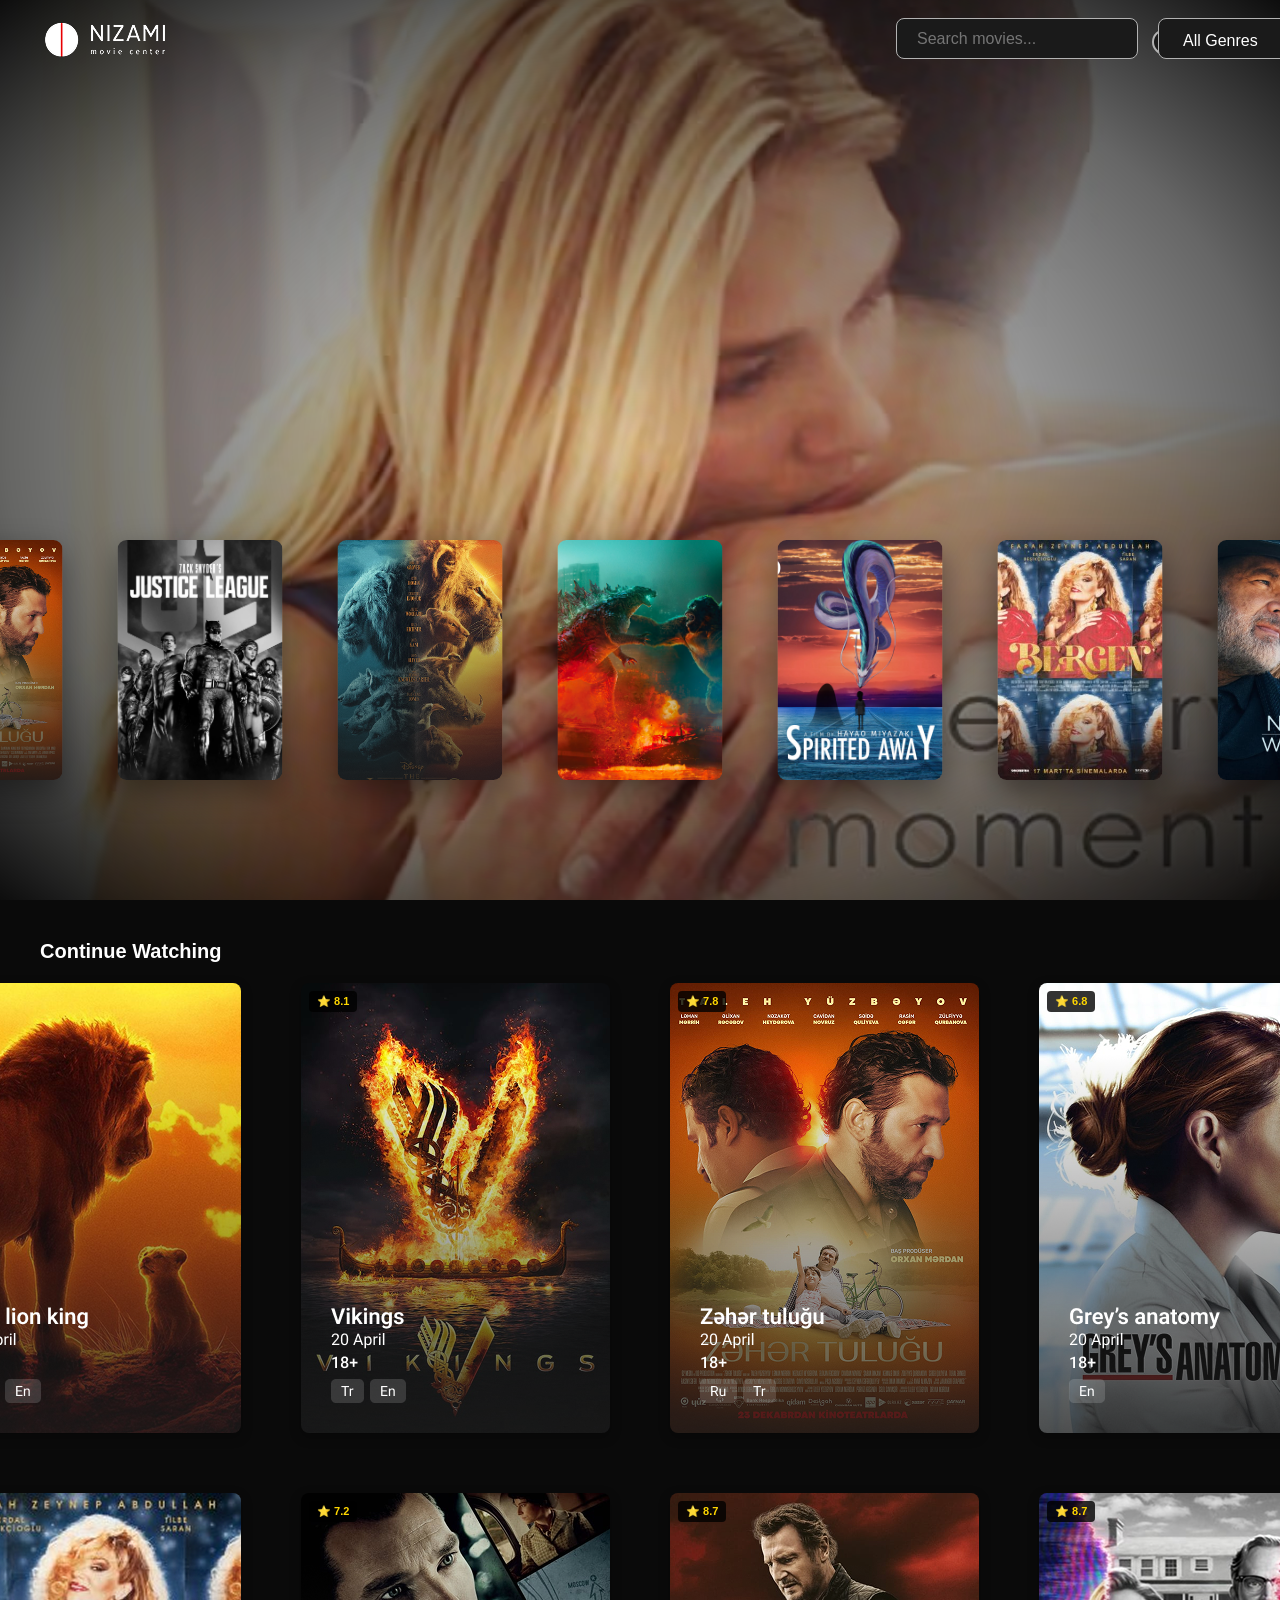
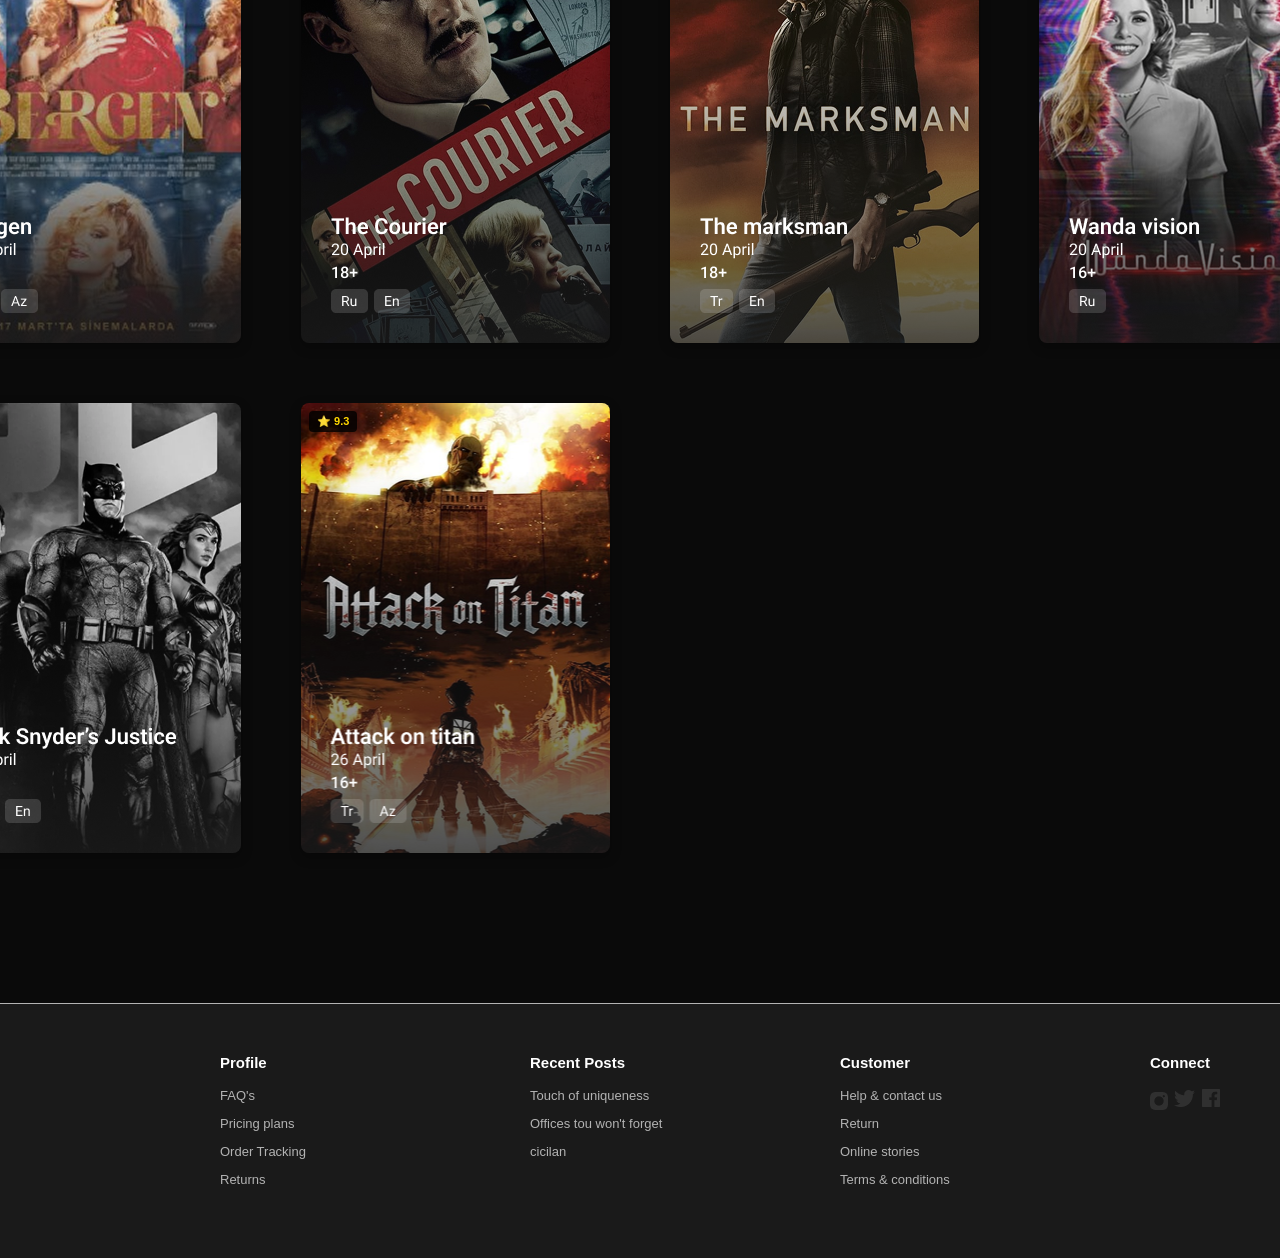
==== commit b173a94b: "eh" ====
--- a/cinema-project/movie.html
+++ b/cinema-project/movie.html
@@ -22,6 +22,18 @@
         </nav>
        
     </section>
+    <section class="filter-section">
+    <div class="filter-container">
+        <input type="text" id="movieSearch" placeholder="Search movies...">
+        <select id="genreSelect">
+            <option value="all">All Genres</option>
+            <option value="Action">Action</option>
+            <option value="Drama">Drama</option>
+            <option value="Sci-Fi">Sci-Fi</option>
+            <option value="Animation">Animation</option>
+            </select>
+    </div>
+</section>
 
     <section class="slider-section">
         <div class="slider-container">
@@ -76,6 +88,13 @@
             </div>
         </div>
     </footer>
+    <div id="movieModal" class="modal">
+    <div class="modal-content">
+        <span class="close-modal">&times;</span>
+        <div id="modalBody">
+            </div>
+    </div>
+</div>
     <script src="../js/movie.js"></script>
 </body>
 
--- a/css/movie.css
+++ b/css/movie.css
@@ -460,3 +460,70 @@
     }
 }
 
+.filter-section {
+    position: absolute;
+    left: 70%;
+    z-index: 10;
+    top: 2%;
+
+
+}
+
+.filter-container {
+    height: 41px;
+    width:50px;
+    display: flex;
+    gap: 20px;
+
+}
+.modal {
+    display: none; 
+    position: fixed;
+    z-index: 1000;
+    left: 0; top: 0;
+    width: 100%; height: 100%;
+    background-color: rgba(0,0,0,0.8);
+    backdrop-filter: blur(5px);
+}
+
+.modal-content {
+    background-color: #1a1a1a;
+    margin: 10% auto;
+    padding: 20px;
+    width: 80%;
+    max-width: 600px;
+    border-radius: 15px;
+    color: white;
+    position: relative;
+}
+
+.close-modal {
+    position: absolute;
+    right: 20px;
+    top: 10px;
+    font-size: 30px;
+    cursor: pointer;
+}
+
+#movieSearch, #genreSelect {
+    padding: 12px 20px;
+    border-radius: 8px;
+    border: 1px solid var(--text-secondary);
+    background: var(--bg-secondary);
+    color: var(--text-primary);
+    font-size: 16px;
+    outline: none;
+}
+
+#movieSearch {
+    flex: 2;
+}
+
+#genreSelect {
+    flex: 1;
+    cursor: pointer;
+}
+
+#movieSearch:focus {
+    border-color: var(--accent);
+}
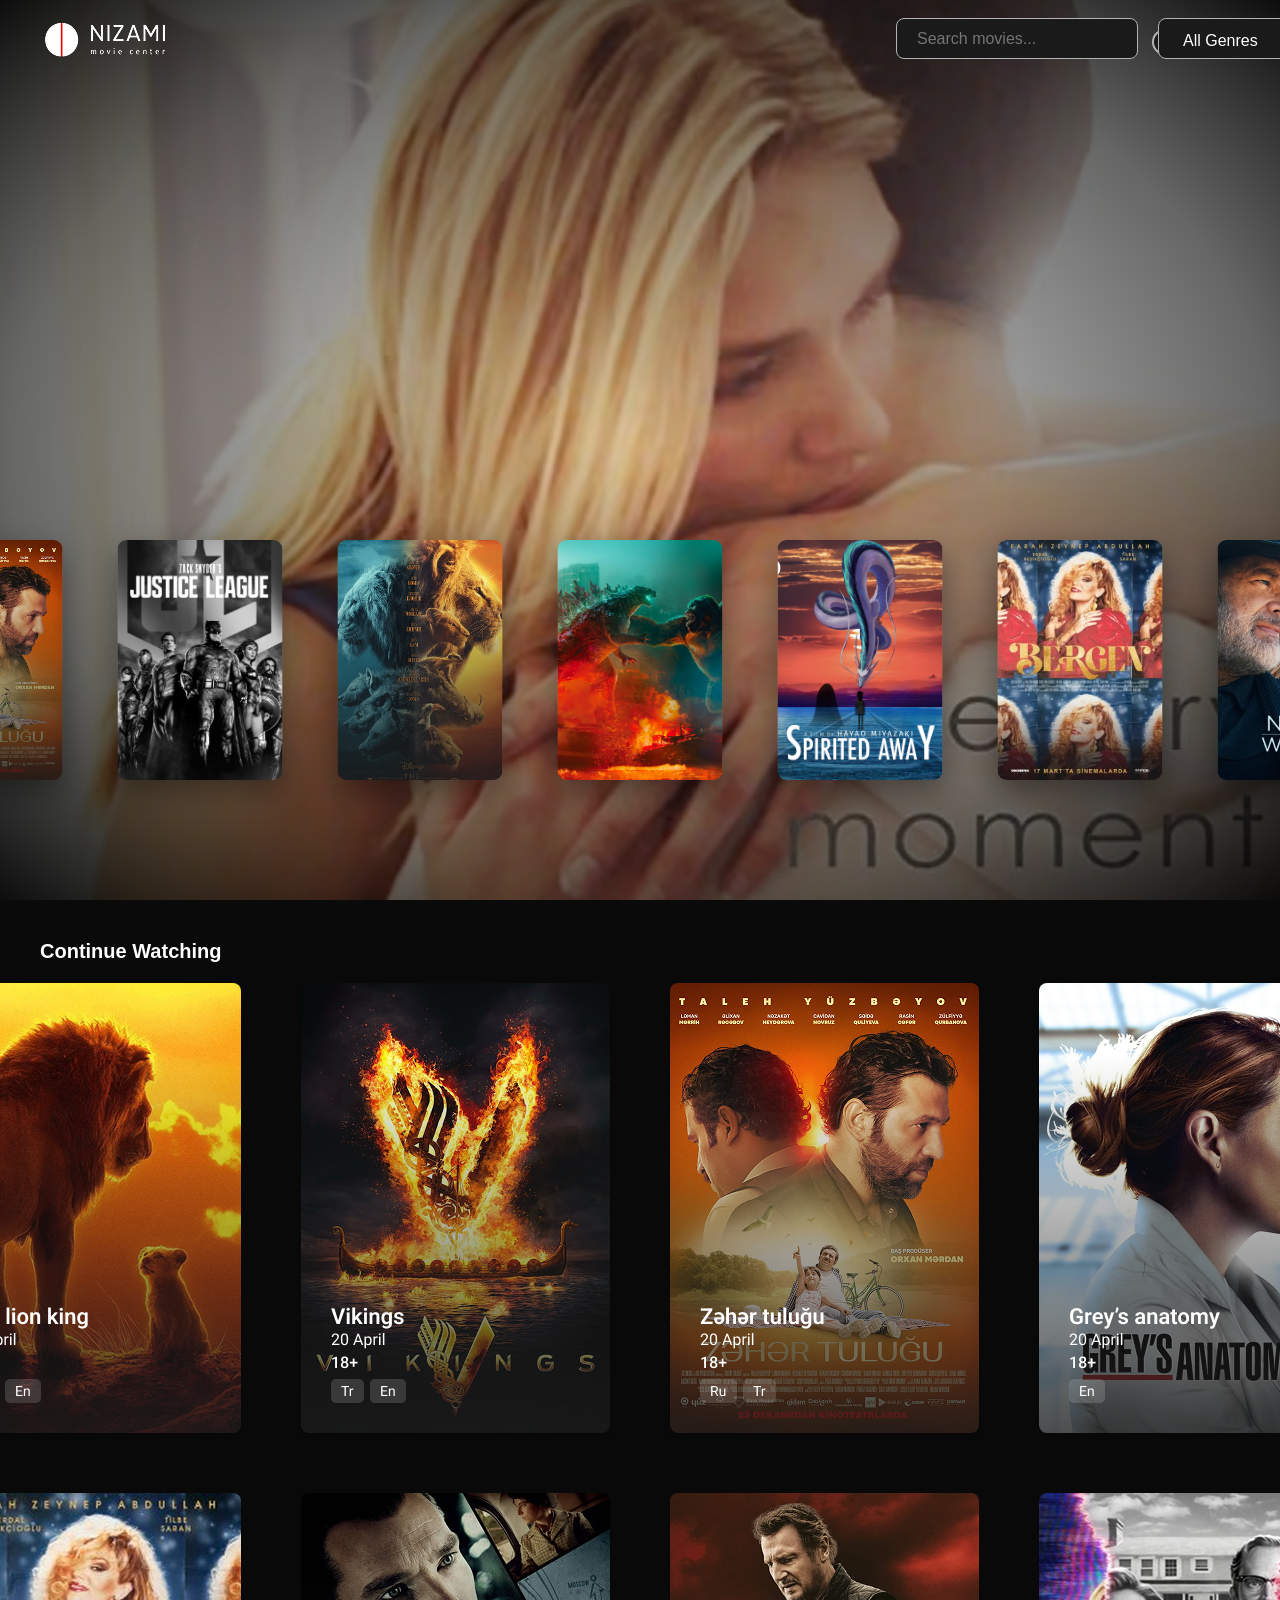
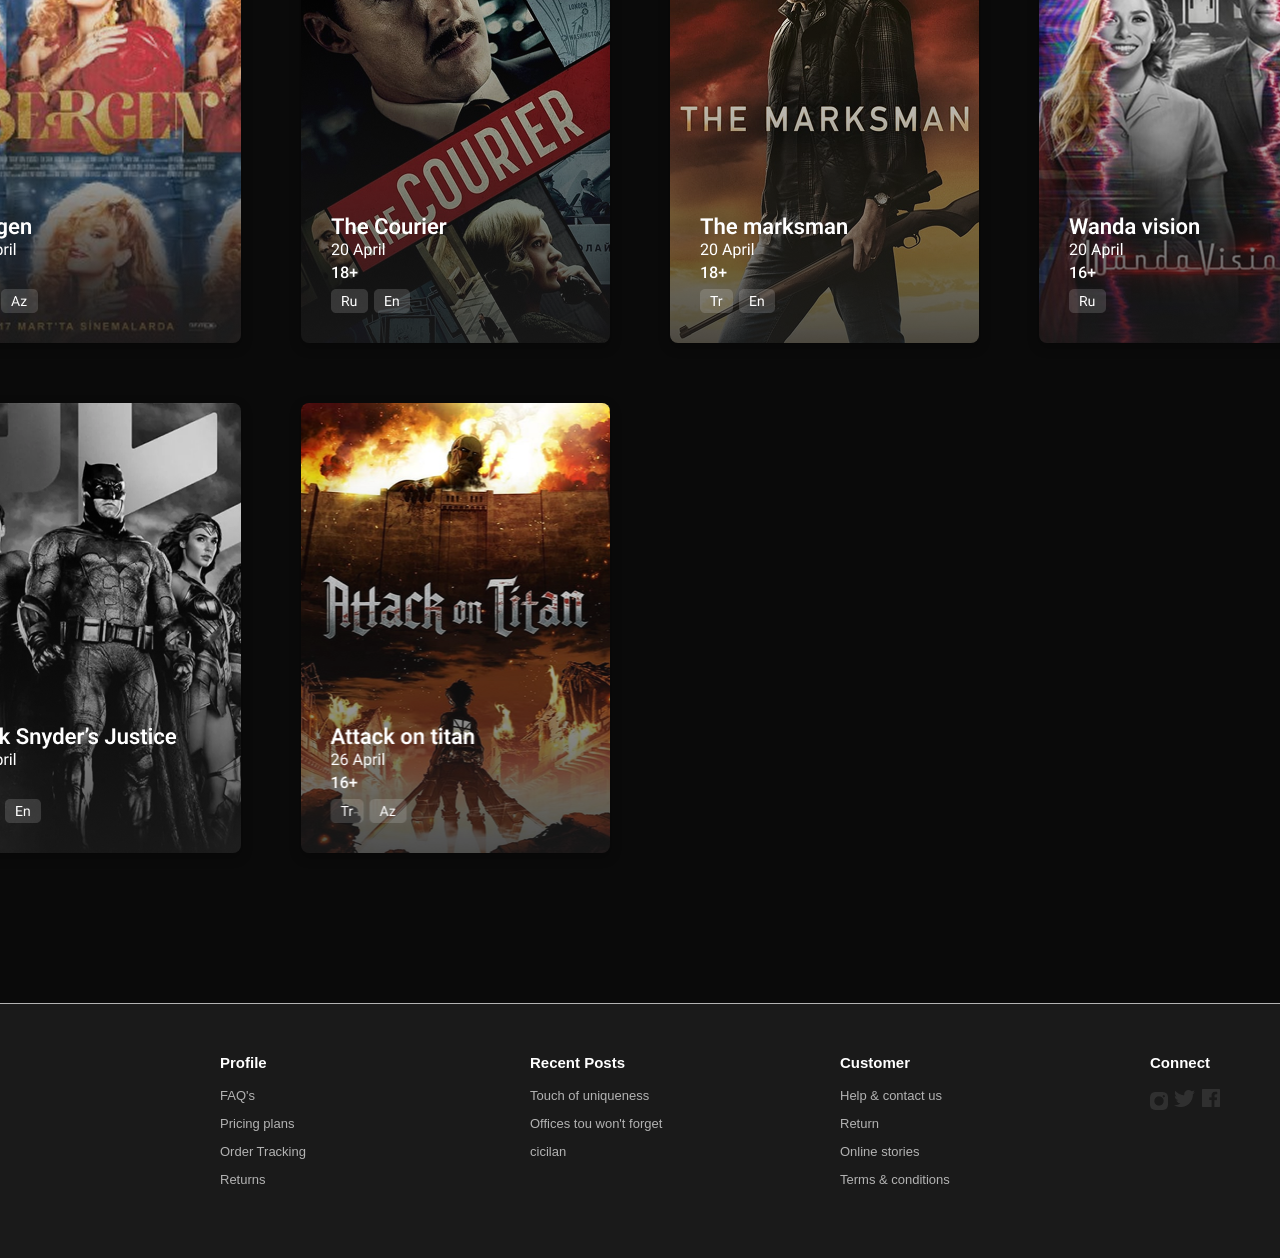
==== commit 7e338858: "saboloo" ====
--- a/cinema-project/movie.html
+++ b/cinema-project/movie.html
@@ -16,7 +16,7 @@
             <div class="logo"><img src="../img/1.png" alt=""></div>
             <div class="nav-right">
                 <div class="theme-toggle" id="themeToggle"><img src="img/ag hisse.png" alt=""></div>
-             <div class="profile-icon"><img src="../img/Account.png" alt=""></div>
+             <div class="profile-icon" ><img src="../img/Account.png" alt=""></div>
             </div>
             
         </nav>
@@ -88,6 +88,42 @@
             </div>
         </div>
     </footer>
+<!-- ლოგინის Modal (footer-ის შემდეგ) -->
+<div id="loginModal" class="modal">
+    <div class="modal-content login-modal">
+        <span class="close-modal">&times;</span>
+        <div class="login-header">
+            <h1>მოგესალმებით</h1>
+            <p>შედით თქვენს ანგარიშში</p>
+        </div>
+        
+        <form class="login-form" id="loginForm">
+            <div class="form-group">
+                <label for="loginEmail">ელ. ფოსტა</label>
+                <input type="email" id="loginEmail" name="email" placeholder="admin@mail.com" required>
+            </div>
+            
+            <div class="form-group">
+                <label for="loginPassword">პაროლი</label>
+                <input type="password" id="loginPassword" name="password" placeholder="123456" required>
+            </div>
+            
+            <div class="form-options">
+                <label class="remember-me">
+                    <input type="checkbox" name="remember">
+                    <span>დამახსოვრება</span>
+                </label>
+                <a href="#" class="forgot-password">დაგავიწყდა პაროლი?</a>
+            </div>
+            
+            <button type="submit" class="login-button">შესვლა</button>
+            
+            <div class="signup-link">
+                არ გაქვთ ანგარიში? <a href="#">რეგისტრაცია</a>
+            </div>
+        </form>
+    </div>
+</div>
     <div id="movieModal" class="modal">
     <div class="modal-content">
         <span class="close-modal">&times;</span>
--- a/css/movie.css
+++ b/css/movie.css
@@ -526,4 +526,235 @@
 
 #movieSearch:focus {
     border-color: var(--accent);
+}
+.card-overlay {
+    position: absolute;
+    top: 0;
+    left: 0;
+    right: 0;
+    bottom: 0;
+    background: linear-gradient(
+        to bottom,
+        transparent 0%,
+        transparent 40%,
+        rgba(0, 0, 0, 0.9) 100%
+    );
+    display: flex;
+    flex-direction: column;
+    justify-content: space-between;
+    padding: 15px;
+    opacity: 0;  
+    pointer-events: none; 
+}
+.login-modal {
+    background: white;
+    border-radius: 20px;
+    max-width: 400px;
+    width: 90%;
+    padding: 0;
+    overflow: hidden;
+}
+
+
+
+.login-form {
+    padding: 30px;
+}
+
+.form-group {
+    margin-bottom: 60px;
+}
+
+.form-group label {
+    display: block;
+    margin-bottom: 8px;
+    color: #333;
+    font-weight: 500;
+}
+
+.form-group input {
+    width: 100%;
+    padding: 12px;
+    border: 2px solid #e0e0e0;
+    border-radius: 10px;
+    font-size: 15px;
+}
+
+.form-group input:focus {
+    border-color: #667eea;
+    outline: none;
+}
+
+.form-options {
+    display: flex;
+    justify-content: space-between;
+    margin-bottom: 20px;
+    font-size: 14px;
+}
+
+.remember-me {
+    display: flex;
+    align-items: center;
+    gap: 8px;
+}
+
+.forgot-password {
+    color: red;
+    text-decoration: none;
+}
+
+.login-button {
+    width: 100%;
+    padding: 14px;
+    background:red;
+    color:white;
+    border: none;
+    border-radius: 10px;
+    font-size: 16px;
+    font-weight: 600;
+    cursor: pointer;
+}
+
+.login-button:hover {
+    opacity: 0.9;
+}
+
+.signup-link {
+    text-align: center;
+    margin-top: 20px;
+    color: #666;
+    font-size: 14px;
+}
+
+.signup-link a {
+    color:red;
+    text-decoration: none;
+    font-weight: 600;
+}
+/* User Profile Styles */
+.user-profile {
+    width: 40px;
+    height: 40px;
+    border-radius: 50%;
+    background: linear-gradient(135deg, #667eea 0%, #764ba2 100%);
+    display: flex;
+    align-items: center;
+    justify-content: center;
+    cursor: pointer;
+    transition: all 0.3s;
+}
+
+.user-profile:hover {
+    transform: scale(1.1);
+    box-shadow: 0 4px 12px rgba(102, 126, 234, 0.5);
+}
+
+.user-name {
+    color: white;
+    font-weight: 700;
+    font-size: 18px;
+}
+
+/* User Menu */
+.user-menu {
+    position: fixed;
+    top: 70px;
+    right: 40px;
+    background: var(--card-bg);
+    border: 1px solid var(--text-secondary);
+    border-radius: 10px;
+    padding: 10px;
+    z-index: 9999;
+    min-width: 150px;
+    box-shadow: 0 8px 24px rgba(0, 0, 0, 0.3);
+}
+
+.user-menu-item {
+    padding: 12px 15px;
+    cursor: pointer;
+    border-radius: 6px;
+    transition: all 0.2s;
+    color: var(--text-primary);
+    font-size: 14px;
+}
+
+.user-menu-item:hover {
+    background: var(--accent);
+    color: white;
+}
+
+.notification {
+    position: fixed;
+    top: 20px;
+    right: 20px;
+    padding: 15px 25px;
+    border-radius: 10px;
+    color: white;
+    font-weight: 500;
+    z-index: 10000;
+    opacity: 0;
+    transform: translateY(-20px);
+    transition: all 0.3s ease;
+    box-shadow: 0 8px 24px rgba(0, 0, 0, 0.3);
+}
+
+.notification.show {
+    opacity: 1;
+    transform: translateY(0);
+}
+
+.notification.success {
+    background: linear-gradient(135deg, #00b894 0%, #00cec9 100%);
+}
+
+.notification.error {
+    background: linear-gradient(135deg, #d63031 0%, #e17055 100%);
+}
+@media (max-width: 768px) {
+    .hero-section {
+        height: 300px;
+        padding: 0 20px 20px;
+    }
+
+    .navbar {
+        padding: 15px 20px;
+    }
+
+    .logo {
+        font-size: 20px;
+    }
+
+    .slider-section {
+        margin-top: -100px; 
+    }
+
+    .movie-slide {
+        min-width: 160px;
+        height: 240px;
+    }
+
+    .movie-slide.active {
+        transform: scale(1.1);
+    }
+
+    .movies-grid {
+        grid-template-columns: repeat(auto-fit, minmax(150px, 1fr));
+        gap: 15px;
+    }
+
+    .movie-card-poster {
+        height: 250px;
+    }
+
+    .modal-content {
+        width: 95%;
+        margin: 20% auto;
+        padding: 15px;
+    }
+}
+
+@media (min-width: 769px) and (max-width: 1024px) {
+    .movies-grid {
+        grid-template-columns: repeat(3, 1fr);
+    }
 }
